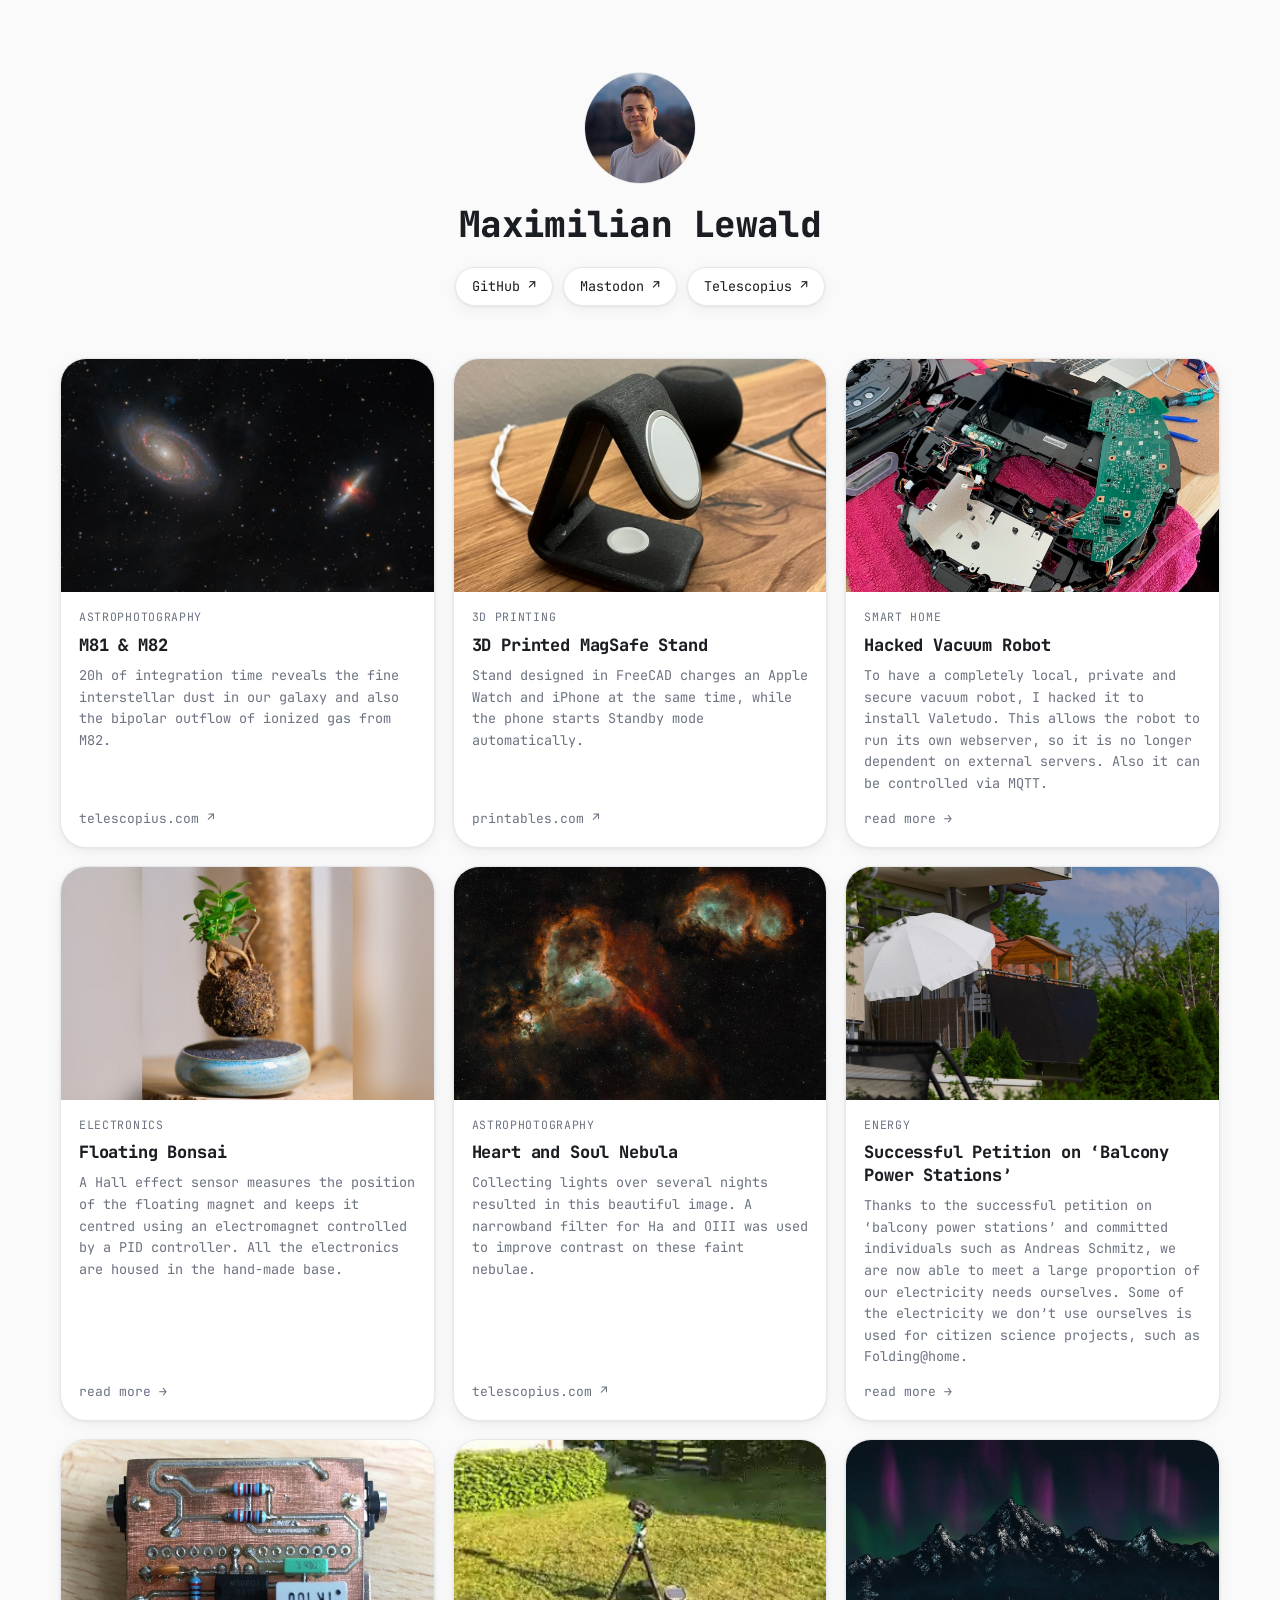
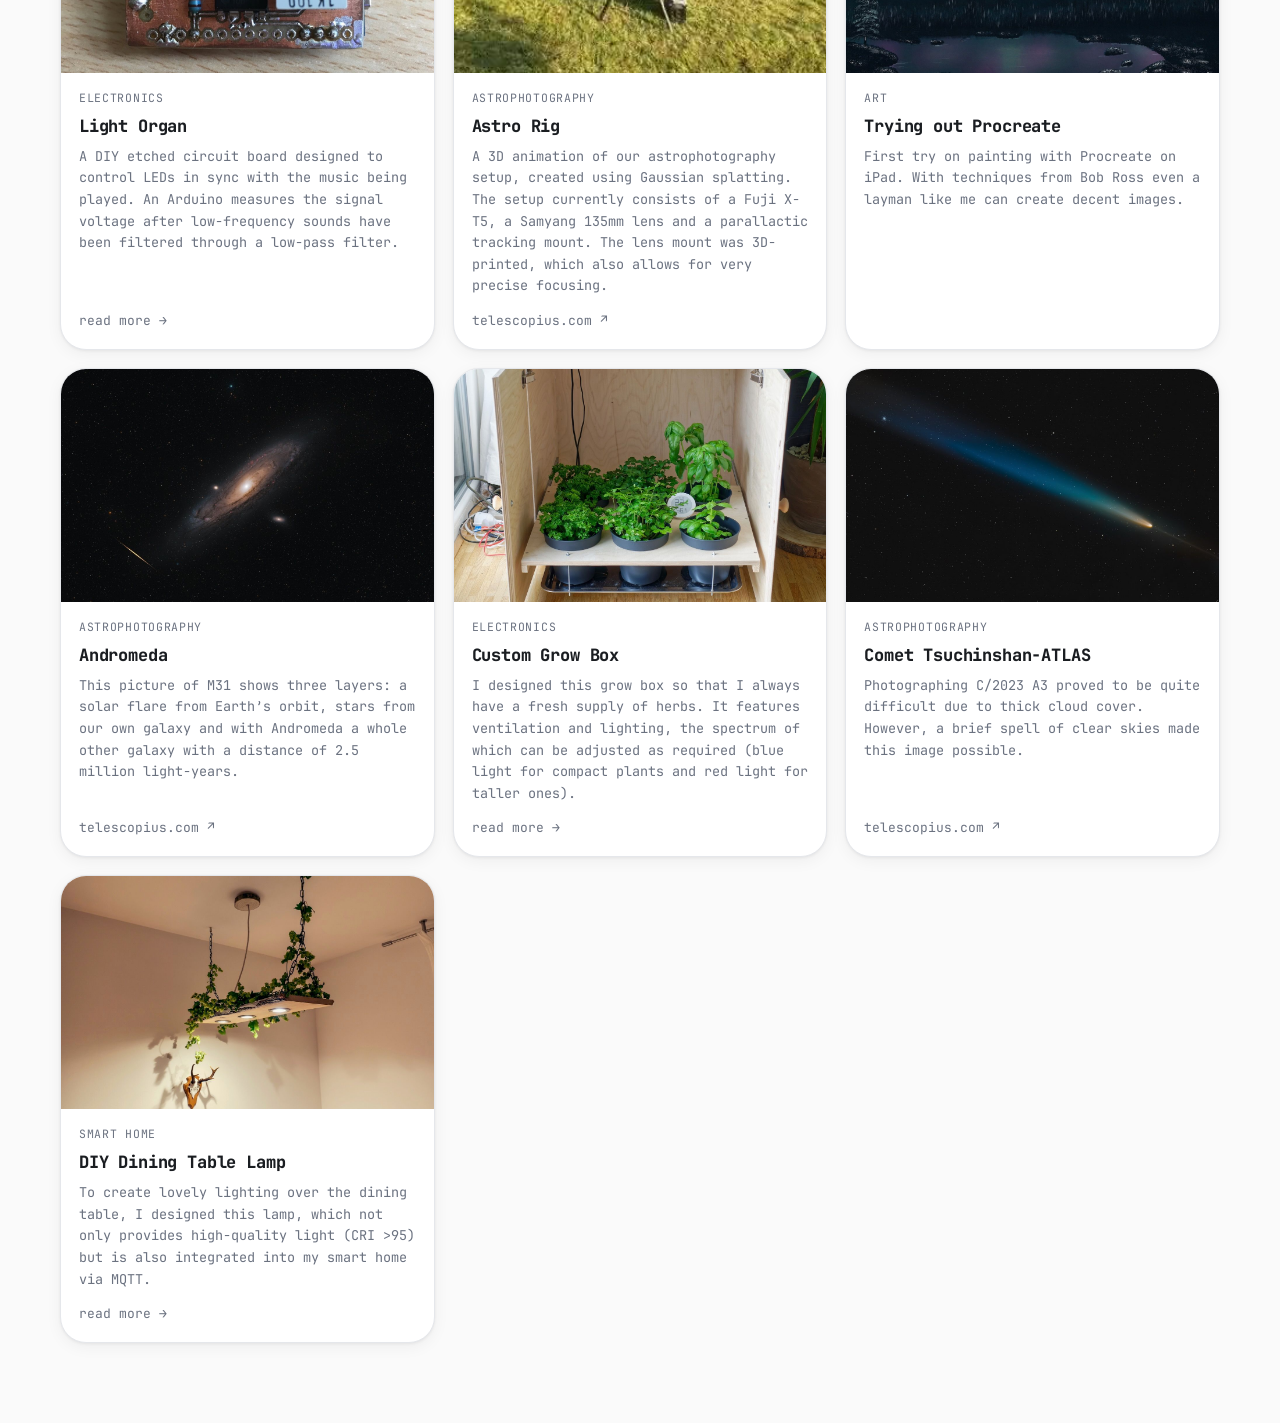
==== index.html @ e3cf2b4e "Update site" ====
<!doctype html>
<html lang="en">
<head>
  <meta charset="utf-8">
  <meta name="viewport" content="width=device-width, initial-scale=1, viewport-fit=cover">
  <meta http-equiv="Content-Security-Policy" content="default-src 'self'">
  <meta name="referrer" content="no-referrer">
  <meta name="color-scheme" content="light dark">
  <meta name="theme-color" content="#fafafa" media="(prefers-color-scheme: light)">
  <meta name="theme-color" content="#0d1117" media="(prefers-color-scheme: dark)">
  <title>Maximilian Lewald</title>
  <link rel="me" href="https://mastodon.social/@maxlew">
  <link rel="preload" href="assets/fonts/jetbrains-mono.woff2" as="font" type="font/woff2" crossorigin>
  <link rel="stylesheet" href="assets/css/style.css">
</head>
<body>
  <main class="page">
    <header class="profile">
      <img class="avatar" src="assets/img/profile.jpg" alt="Portrait of Maximilian Lewald" width="112" height="112">
      <h1>Maximilian Lewald</h1>
      <ul class="links">
        <li><a class="pill" href="https://github.com/maximilian-lewald" target="_blank" rel="noopener">GitHub ↗</a></li>
        <li><a class="pill" href="https://mastodon.social/@maxlew" target="_blank" rel="me noopener">Mastodon ↗</a></li>
        <li><a class="pill" href="https://telescopius.com/profile/maxi_franzi" target="_blank" rel="noopener">Telescopius ↗</a></li>
      </ul>
    </header>

    <section class="feed" aria-label="Posts">
      <a class="card" href="https://telescopius.com/pictures/view/226214/deep_sky/ngc-2810/bode-s-and-cigar-galaxy/by-maxi_franzi" target="_blank" rel="noopener">
        <img class="card-media" src="assets/media/m81-m82/m81-m82.jpg" alt="" loading="lazy">
        <div class="card-body">
          <p class="tag">Astrophotography</p>
          <h2 class="card-title">M81 &amp; M82</h2>
          <p class="card-text">20h of integration time reveals the fine interstellar dust in our galaxy and also the bipolar outflow of ionized gas from M82.</p>
          <span class="card-target">telescopius.com ↗</span>
        </div>
      </a>

      <a class="card" href="https://www.printables.com/model/1714065-magsafe-stand-for-iphone-and-apple-watch" target="_blank" rel="noopener">
        <img class="card-media" src="assets/media/magsafe-stand/magsafe-stand.jpg" alt="" loading="lazy">
        <div class="card-body">
          <p class="tag">3D Printing</p>
          <h2 class="card-title">3D Printed MagSafe Stand</h2>
          <p class="card-text">Stand designed in FreeCAD charges an Apple Watch and iPhone at the same time, while the phone starts Standby mode automatically.</p>
          <span class="card-target">printables.com ↗</span>
        </div>
      </a>

      <a class="card" href="posts/vacuum-robot/">
        <img class="card-media" src="assets/media/vacuum-robot/vacuum-robot.jpg" alt="" loading="lazy">
        <div class="card-body">
          <p class="tag">Smart Home</p>
          <h2 class="card-title">Hacked Vacuum Robot</h2>
          <p class="card-text">To have a completely local, private and secure vacuum robot, I hacked it to install Valetudo. This allows the robot to run its own webserver, so it is no longer dependent on external servers. Also it can be controlled via MQTT.</p>
          <span class="card-target">read more →</span>
        </div>
      </a>

      <a class="card" href="posts/floating-bonsai/">
        <img class="card-media" src="assets/media/floating-bonsai/floating-bonsai.jpg" alt="" loading="lazy">
        <div class="card-body">
          <p class="tag">Electronics</p>
          <h2 class="card-title">Floating Bonsai</h2>
          <p class="card-text">A Hall effect sensor measures the position of the floating magnet and keeps it centred using an electromagnet controlled by a PID controller. All the electronics are housed in the hand-made base.</p>
          <span class="card-target">read more →</span>
        </div>
      </a>

      <a class="card" href="https://telescopius.com/pictures/view/211833/deep_sky/ic-1795/heart-and-soul-nebula/by-maxi_franzi" target="_blank" rel="noopener">
        <img class="card-media" src="assets/media/heart-soul-nebula/heart-soul-nebula.jpg" alt="" loading="lazy">
        <div class="card-body">
          <p class="tag">Astrophotography</p>
          <h2 class="card-title">Heart and Soul Nebula</h2>
          <p class="card-text">Collecting lights over several nights resulted in this beautiful image. A narrowband filter for Ha and OIII was used to improve contrast on these faint nebulae.</p>
          <span class="card-target">telescopius.com ↗</span>
        </div>
      </a>

      <a class="card" href="posts/balcony-power-station/">
        <img class="card-media" src="assets/media/balcony-power-station/balcony-power-station.jpg" alt="" loading="lazy">
        <div class="card-body">
          <p class="tag">Energy</p>
          <h2 class="card-title">Successful Petition on ‘Balcony Power Stations’</h2>
          <p class="card-text">Thanks to the successful petition on ‘balcony power stations’ and committed individuals such as Andreas Schmitz, we are now able to meet a large proportion of our electricity needs ourselves. Some of the electricity we don’t use ourselves is used for citizen science projects, such as Folding@home.</p>
          <span class="card-target">read more →</span>
        </div>
      </a>

      <a class="card" href="posts/light-organ/">
        <img class="card-media" src="assets/media/light-organ/light-organ.jpg" alt="" loading="lazy">
        <div class="card-body">
          <p class="tag">Electronics</p>
          <h2 class="card-title">Light Organ</h2>
          <p class="card-text">A DIY etched circuit board designed to control LEDs in sync with the music being played. An Arduino measures the signal voltage after low-frequency sounds have been filtered through a low-pass filter.</p>
          <span class="card-target">read more →</span>
        </div>
      </a>

      <a class="card" href="https://telescopius.com/pictures/view/232680/equipment/astro-setup/by-maxi_franzi" target="_blank" rel="noopener">
        <video class="card-media" src="assets/media/astro-rig/astro-rig.mp4" poster="assets/media/astro-rig/astro-rig.jpg" autoplay muted loop playsinline aria-hidden="true"></video>
        <div class="card-body">
          <p class="tag">Astrophotography</p>
          <h2 class="card-title">Astro Rig</h2>
          <p class="card-text">A 3D animation of our astrophotography setup, created using Gaussian splatting. The setup currently consists of a Fuji X-T5, a Samyang 135mm lens and a parallactic tracking mount. The lens mount was 3D-printed, which also allows for very precise focusing.</p>
          <span class="card-target">telescopius.com ↗</span>
        </div>
      </a>

      <article class="card">
        <img class="card-media" src="assets/media/procreate-aurora/procreate-aurora.jpg" alt="" loading="lazy">
        <div class="card-body">
          <p class="tag">Art</p>
          <h2 class="card-title">Trying out Procreate</h2>
          <p class="card-text">First try on painting with Procreate on iPad. With techniques from Bob Ross even a layman like me can create decent images.</p>
        </div>
      </article>

      <a class="card" href="https://telescopius.com/pictures/view/202859/deep_sky/m-31/m31-andromeda/by-maxi_franzi" target="_blank" rel="noopener">
        <img class="card-media" src="assets/media/andromeda/andromeda.jpg" alt="" loading="lazy">
        <div class="card-body">
          <p class="tag">Astrophotography</p>
          <h2 class="card-title">Andromeda</h2>
          <p class="card-text">This picture of M31 shows three layers: a solar flare from Earth’s orbit, stars from our own galaxy and with Andromeda a whole other galaxy with a distance of 2.5 million light-years.</p>
          <span class="card-target">telescopius.com ↗</span>
        </div>
      </a>

      <a class="card" href="posts/grow-box/">
        <img class="card-media" src="assets/media/grow-box/grow-box.jpg" alt="" loading="lazy">
        <div class="card-body">
          <p class="tag">Electronics</p>
          <h2 class="card-title">Custom Grow Box</h2>
          <p class="card-text">I designed this grow box so that I always have a fresh supply of herbs. It features ventilation and lighting, the spectrum of which can be adjusted as required (blue light for compact plants and red light for taller ones).</p>
          <span class="card-target">read more →</span>
        </div>
      </a>

      <a class="card" href="https://telescopius.com/pictures/view/203404/comet/ngc-5868/tsuchinshan-atlas-and-m5/by-maxi_franzi" target="_blank" rel="noopener">
        <img class="card-media" src="assets/media/comet-tsuchinshan-atlas/comet-tsuchinshan-atlas.jpg" alt="" loading="lazy">
        <div class="card-body">
          <p class="tag">Astrophotography</p>
          <h2 class="card-title">Comet Tsuchinshan-ATLAS</h2>
          <p class="card-text">Photographing C/2023 A3 proved to be quite difficult due to thick cloud cover. However, a brief spell of clear skies made this image possible.</p>
          <span class="card-target">telescopius.com ↗</span>
        </div>
      </a>

      <a class="card" href="posts/dining-table-lamp/">
        <img class="card-media" src="assets/media/dining-table-lamp/dining-table-lamp.jpg" alt="" loading="lazy">
        <div class="card-body">
          <p class="tag">Smart Home</p>
          <h2 class="card-title">DIY Dining Table Lamp</h2>
          <p class="card-text">To create lovely lighting over the dining table, I designed this lamp, which not only provides high-quality light (CRI &gt;95) but is also integrated into my smart home via MQTT.</p>
          <span class="card-target">read more →</span>
        </div>
      </a>
    </section>
  </main>
</body>
</html>
---- assets/css/style.css ----
/* ---------- Font ---------- */

/* JetBrains Mono (SIL OFL 1.1, see ../fonts/OFL.txt), variable weight,
   subset to Latin characters. */
@font-face {
  font-family: "JetBrains Mono";
  src: url("../fonts/jetbrains-mono.woff2") format("woff2");
  font-weight: 100 800;
  font-style: normal;
  font-display: swap;
}

/* ---------- Design tokens ---------- */

:root {
  --bg: #fafafa;
  --surface: #ffffff;
  --surface-2: #f1f2f4;
  --text: #1a1d21;
  --text-dim: #6b7280;
  --border: #e5e7eb;
  --accent: #4f8ef7;
  --shadow: 0 1px 3px rgba(0, 0, 0, .06), 0 4px 16px rgba(0, 0, 0, .05);
  --radius: 26px;
  --radius-sm: 18px;

  --font-mono: "JetBrains Mono", ui-monospace, SFMono-Regular, Menlo, Consolas, monospace;
}

@media (prefers-color-scheme: dark) {
  :root {
    --bg: #0d1117;
    --surface: #161b22;
    --surface-2: #1f2630;
    --text: #e6e8eb;
    --text-dim: #8b949e;
    --border: #262d37;
    --accent: #6ba3f8;
    --shadow: 0 1px 3px rgba(0, 0, 0, .4);
  }
}

/* ---------- Base ---------- */

*,
*::before,
*::after {
  box-sizing: border-box;
}

html {
  -webkit-text-size-adjust: 100%;
}

body {
  margin: 0;
  background: var(--bg);
  color: var(--text);
  font-family: var(--font-mono);
  line-height: 1.55;
}

img,
video {
  display: block;
  max-width: 100%;
}

a {
  color: inherit;
}

:focus-visible {
  outline: 2px solid var(--accent);
  outline-offset: 3px;
}

/* Rounded link buttons: profile links and links inside posts. */
.pill {
  display: inline-block;
  padding: 8px 16px;
  border: 1px solid var(--border);
  border-radius: 99px;
  background: var(--surface);
  box-shadow: var(--shadow);
  font-size: 13.5px;
  text-decoration: none;
  transition: color .15s, border-color .15s;
}

.pill:hover {
  border-color: var(--accent);
  color: var(--accent);
}

/* ---------- Start page ---------- */

.page {
  max-width: 1200px;
  margin: 0 auto;
  padding: env(safe-area-inset-top) 20px calc(env(safe-area-inset-bottom) + 80px);
}

.profile {
  padding: 72px 0 52px;
  text-align: center;
}

.avatar {
  width: 112px;
  height: 112px;
  margin: 0 auto 20px;
  border: 1px solid var(--border);
  border-radius: 50%;
}

.profile h1 {
  margin: 0 0 22px;
  font-size: clamp(26px, 6vw, 36px);
  font-weight: 700;
  letter-spacing: -.02em;
  line-height: 1.15;
}

.links {
  display: flex;
  flex-wrap: wrap;
  justify-content: center;
  gap: 10px;
  margin: 0;
  padding: 0;
  list-style: none;
}

/* ---------- Cards ---------- */

.feed {
  display: grid;
  grid-template-columns: repeat(auto-fill, minmax(min(320px, 100%), 1fr));
  gap: 18px;
}

.card {
  display: flex;
  flex-direction: column;
  overflow: hidden;
  border: 1px solid var(--border);
  border-radius: var(--radius);
  background: var(--surface);
  box-shadow: var(--shadow);
  color: inherit;
  text-decoration: none;
  transition: border-color .15s, transform .15s;
}

a.card:hover {
  border-color: color-mix(in srgb, var(--accent) 50%, var(--border));
  transform: translateY(-2px);
}

.card-media {
  width: 100%;
  aspect-ratio: 16 / 10;
  object-fit: cover;
  background: var(--surface-2);
}

.card-body {
  display: flex;
  flex: 1;
  flex-direction: column;
  gap: 8px;
  padding: 16px 18px 18px;
}

.tag {
  margin: 0;
  color: var(--text-dim);
  font-size: 11.5px;
  letter-spacing: .06em;
  text-transform: uppercase;
}

.card-title {
  margin: 0;
  font-size: 17px;
  font-weight: 650;
  letter-spacing: -.01em;
  line-height: 1.35;
}

.card-text {
  margin: 0;
  color: var(--text-dim);
  font-size: 13.5px;
  line-height: 1.6;
}

/* Tells the visitor where the card leads: "read more →" stays on this site,
   "domain ↗" opens another one. */
.card-target {
  margin-top: auto;
  padding-top: 6px;
  color: var(--text-dim);
  font-size: 13px;
  transition: color .15s;
}

a.card:hover .card-target {
  color: var(--accent);
}

/* ---------- Post pages ---------- */

.post {
  max-width: 720px;
  margin: 0 auto;
  padding: calc(env(safe-area-inset-top) + 40px) 20px calc(env(safe-area-inset-bottom) + 96px);
}

.back {
  display: inline-block;
  margin-bottom: 40px;
  color: var(--text-dim);
  font-size: 14px;
  text-decoration: none;
  transition: color .15s;
}

.back:hover {
  color: var(--accent);
}

.post h1 {
  margin: 8px 0 28px;
  font-size: clamp(28px, 6vw, 38px);
  font-weight: 700;
  letter-spacing: -.02em;
  line-height: 1.15;
}

.post h2 {
  margin: 2em 0 .6em;
  font-size: 20px;
  font-weight: 650;
  letter-spacing: -.01em;
}

.post p,
.post ul,
.post ol {
  margin: 0 0 1.2em;
  font-size: 15.5px;
  line-height: 1.75;
}

.post p a:not(.pill),
.post li a:not(.pill) {
  color: var(--accent);
  text-underline-offset: 3px;
}

.post-cover {
  width: 100%;
  margin-bottom: 32px;
  border: 1px solid var(--border);
  border-radius: var(--radius);
}

.post figure {
  margin: 2em 0;
}

.post figure img,
.post figure video {
  border: 1px solid var(--border);
  border-radius: var(--radius-sm);
}

.post figcaption {
  margin-top: 10px;
  color: var(--text-dim);
  font-size: 13px;
  text-align: center;
}

/* Browsers give code its own monospace font; keep ours. */
.post code,
.post pre {
  font-family: inherit;
  font-size: .9em;
}

.post pre {
  overflow-x: auto;
  padding: 16px 18px;
  border: 1px solid var(--border);
  border-radius: var(--radius-sm);
  background: var(--surface-2);
  line-height: 1.5;
}

/* ---------- Motion ---------- */

@media (prefers-reduced-motion: reduce) {
  a.card:hover {
    transform: none;
  }
}
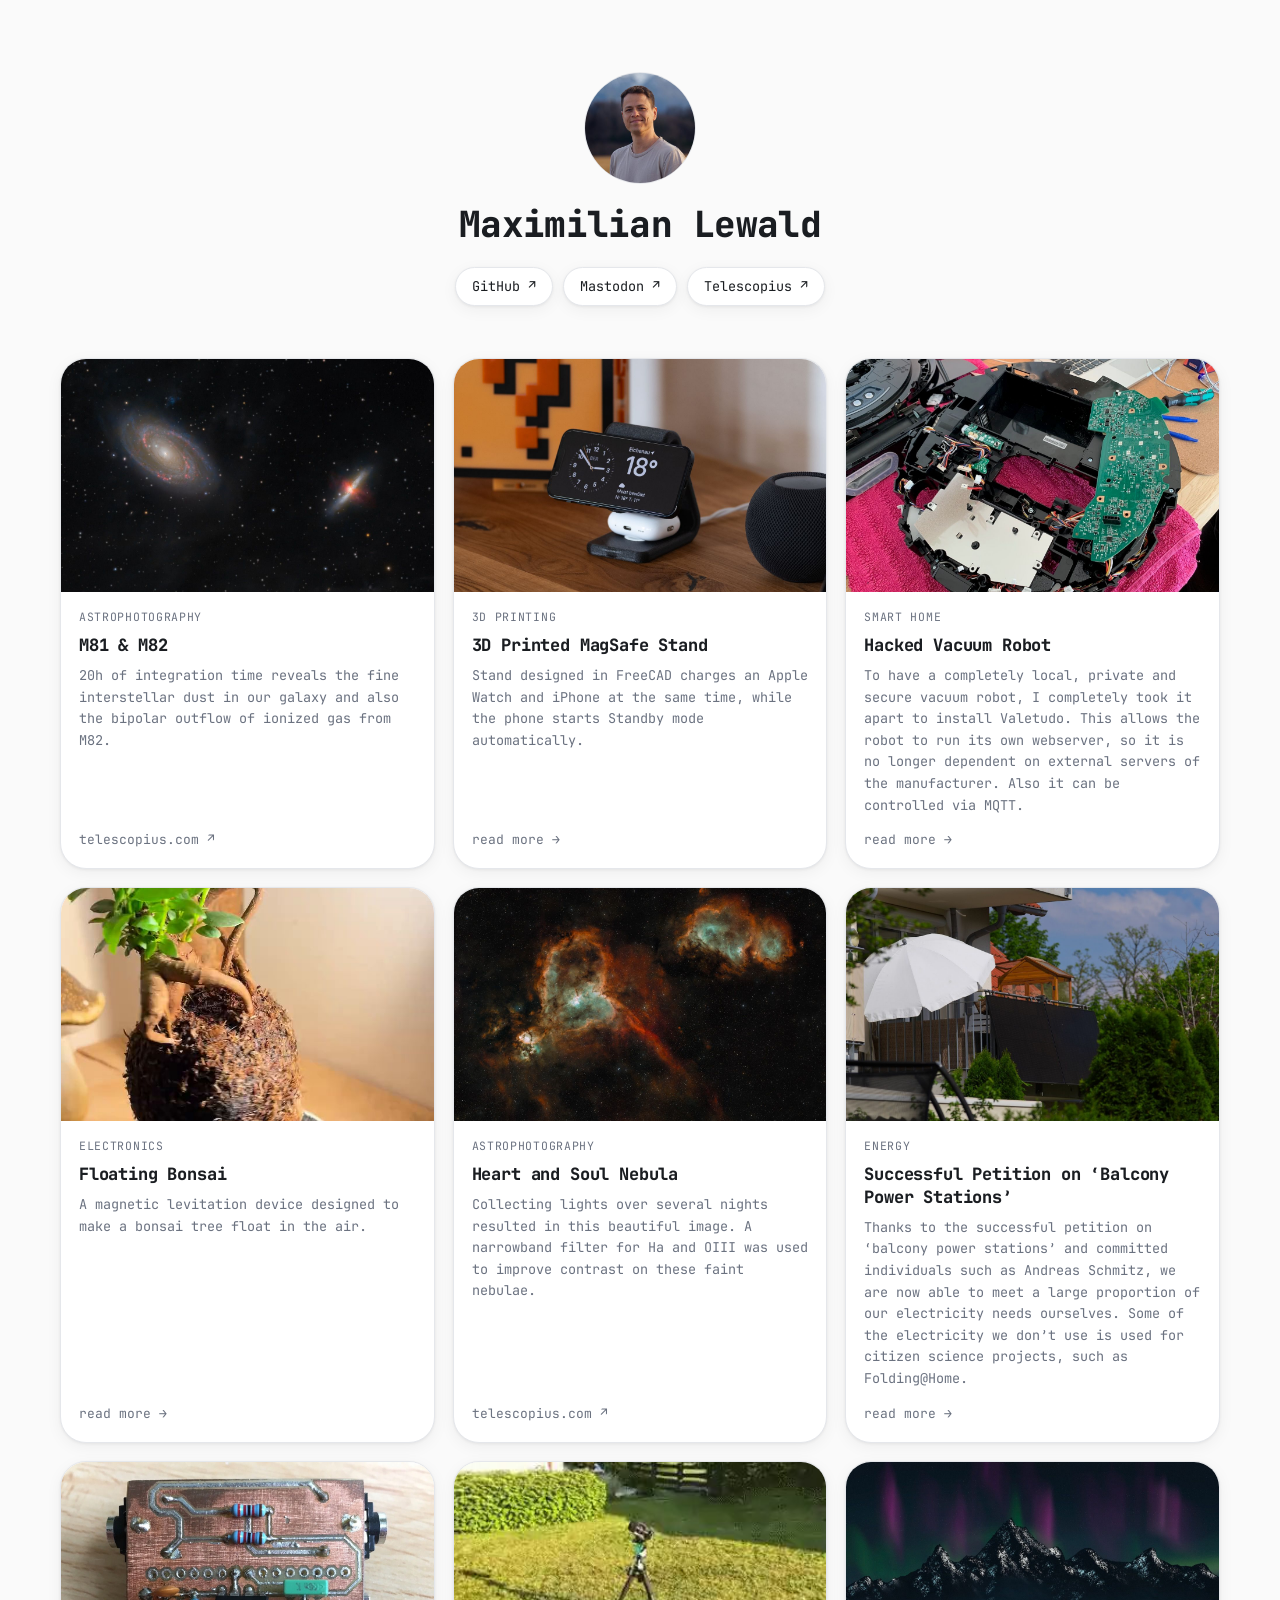
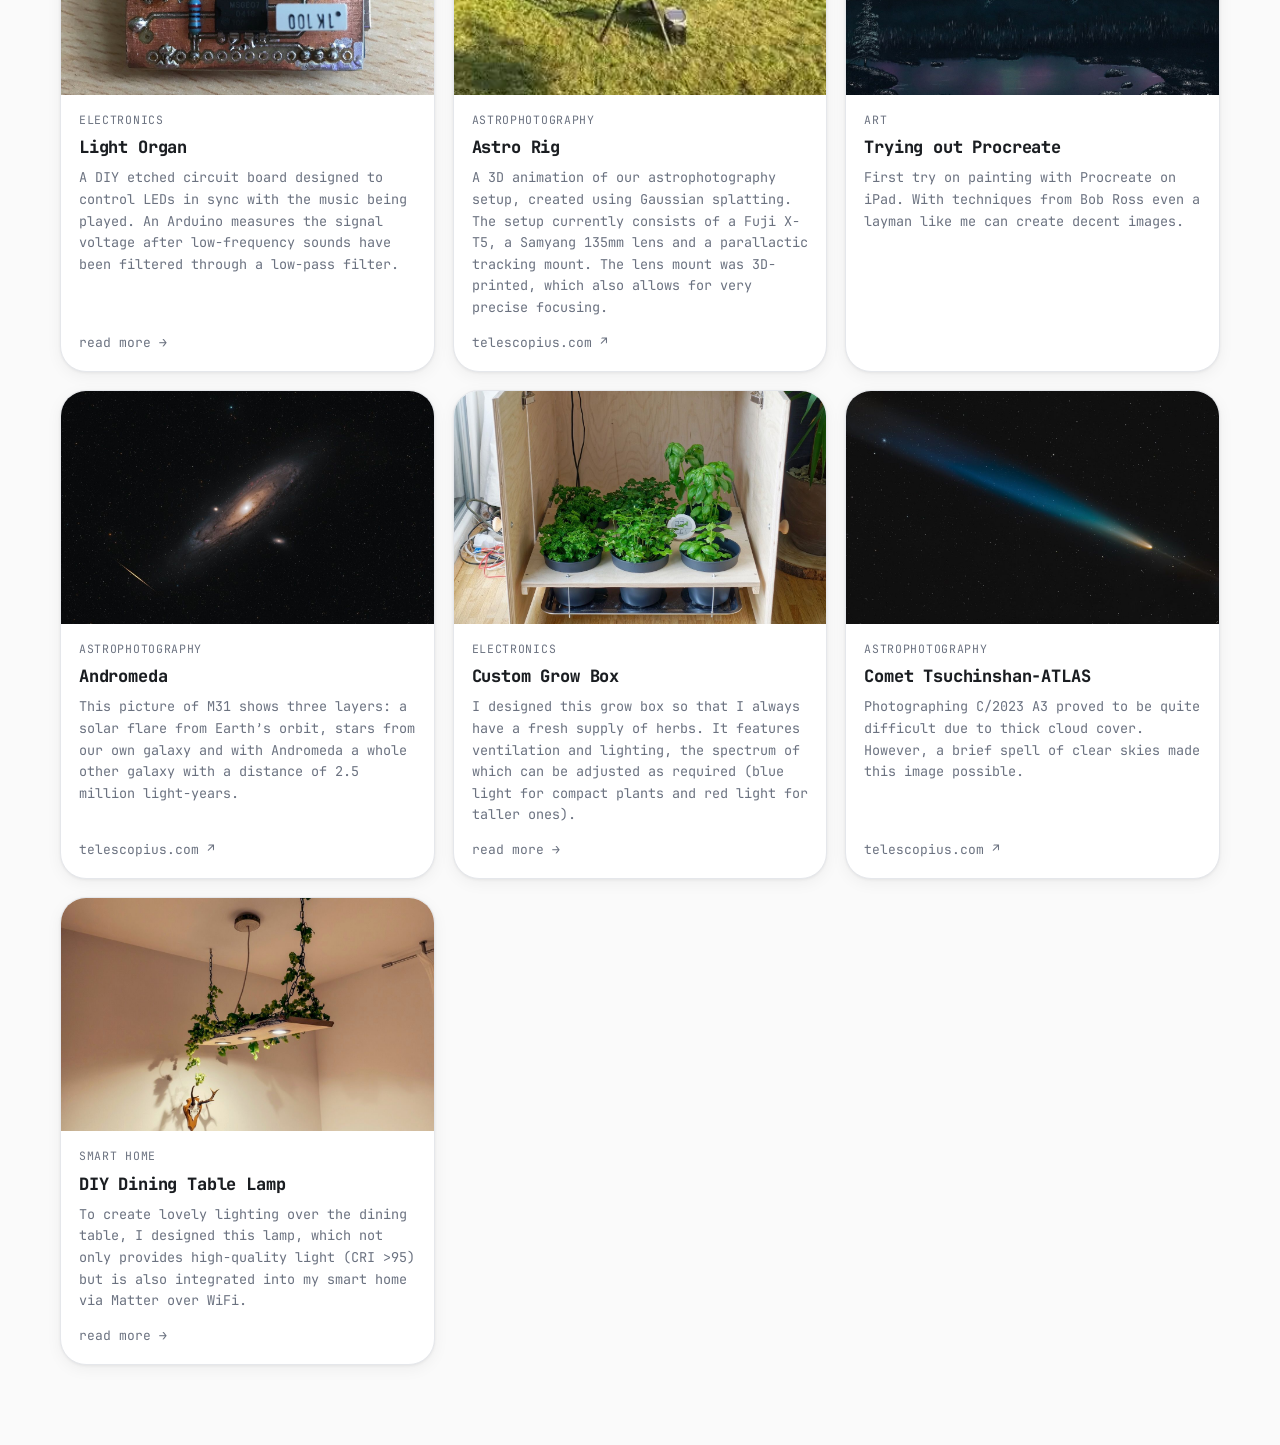
==== commit 7d88af42: "Update site" ====
--- a/index.html
+++ b/index.html
@@ -36,13 +36,13 @@
         </div>
       </a>
 
-      <a class="card" href="https://www.printables.com/model/1714065-magsafe-stand-for-iphone-and-apple-watch" target="_blank" rel="noopener">
-        <img class="card-media" src="assets/media/magsafe-stand/magsafe-stand.jpg" alt="" loading="lazy">
+      <a class="card" href="posts/magsafe-stand/">
+        <img class="card-media" src="assets/media/magsafe-stand/dscf1248.jpg" alt="" loading="lazy">
         <div class="card-body">
           <p class="tag">3D Printing</p>
           <h2 class="card-title">3D Printed MagSafe Stand</h2>
           <p class="card-text">Stand designed in FreeCAD charges an Apple Watch and iPhone at the same time, while the phone starts Standby mode automatically.</p>
-          <span class="card-target">printables.com ↗</span>
+          <span class="card-target">read more →</span>
         </div>
       </a>
 
@@ -51,17 +51,17 @@
         <div class="card-body">
           <p class="tag">Smart Home</p>
           <h2 class="card-title">Hacked Vacuum Robot</h2>
-          <p class="card-text">To have a completely local, private and secure vacuum robot, I hacked it to install Valetudo. This allows the robot to run its own webserver, so it is no longer dependent on external servers. Also it can be controlled via MQTT.</p>
+          <p class="card-text">To have a completely local, private and secure vacuum robot, I completely took it apart to install Valetudo. This allows the robot to run its own webserver, so it is no longer dependent on external servers of the manufacturer. Also it can be controlled via MQTT.</p>
           <span class="card-target">read more →</span>
         </div>
       </a>
 
       <a class="card" href="posts/floating-bonsai/">
-        <img class="card-media" src="assets/media/floating-bonsai/floating-bonsai.jpg" alt="" loading="lazy">
+        <video class="card-media" src="assets/media/floating-bonsai/img-1257.mp4" poster="assets/media/floating-bonsai/img-1257.jpg" autoplay muted loop playsinline aria-hidden="true"></video>
         <div class="card-body">
           <p class="tag">Electronics</p>
           <h2 class="card-title">Floating Bonsai</h2>
-          <p class="card-text">A Hall effect sensor measures the position of the floating magnet and keeps it centred using an electromagnet controlled by a PID controller. All the electronics are housed in the hand-made base.</p>
+          <p class="card-text">A magnetic levitation device designed to make a bonsai tree float in the air.</p>
           <span class="card-target">read more →</span>
         </div>
       </a>
@@ -81,7 +81,7 @@
         <div class="card-body">
           <p class="tag">Energy</p>
           <h2 class="card-title">Successful Petition on ‘Balcony Power Stations’</h2>
-          <p class="card-text">Thanks to the successful petition on ‘balcony power stations’ and committed individuals such as Andreas Schmitz, we are now able to meet a large proportion of our electricity needs ourselves. Some of the electricity we don’t use ourselves is used for citizen science projects, such as Folding@home.</p>
+          <p class="card-text">Thanks to the successful petition on ‘balcony power stations’ and committed individuals such as Andreas Schmitz, we are now able to meet a large proportion of our electricity needs ourselves. Some of the electricity we don’t use is used for citizen science projects, such as Folding@Home.</p>
           <span class="card-target">read more →</span>
         </div>
       </a>
@@ -150,7 +150,7 @@
         <div class="card-body">
           <p class="tag">Smart Home</p>
           <h2 class="card-title">DIY Dining Table Lamp</h2>
-          <p class="card-text">To create lovely lighting over the dining table, I designed this lamp, which not only provides high-quality light (CRI &gt;95) but is also integrated into my smart home via MQTT.</p>
+          <p class="card-text">To create lovely lighting over the dining table, I designed this lamp, which not only provides high-quality light (CRI &gt;95) but is also integrated into my smart home via Matter over WiFi.</p>
           <span class="card-target">read more →</span>
         </div>
       </a>
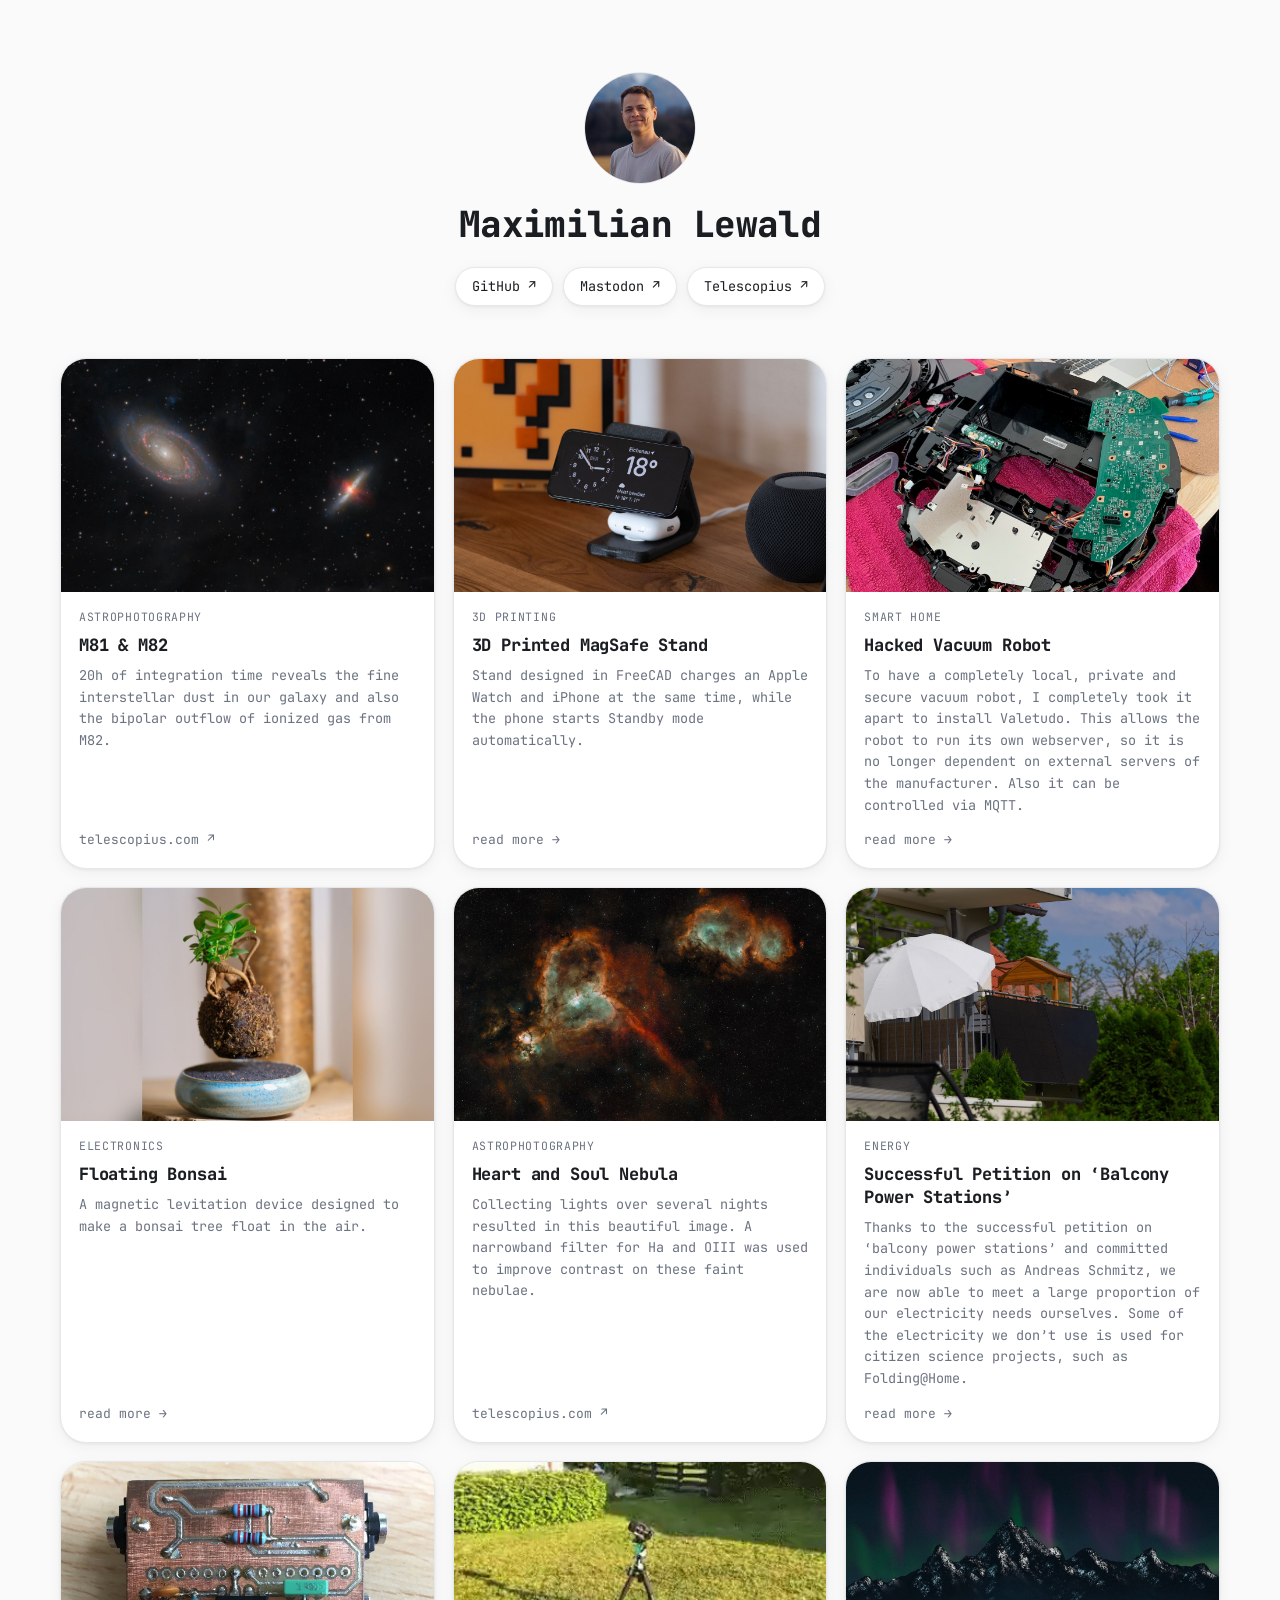
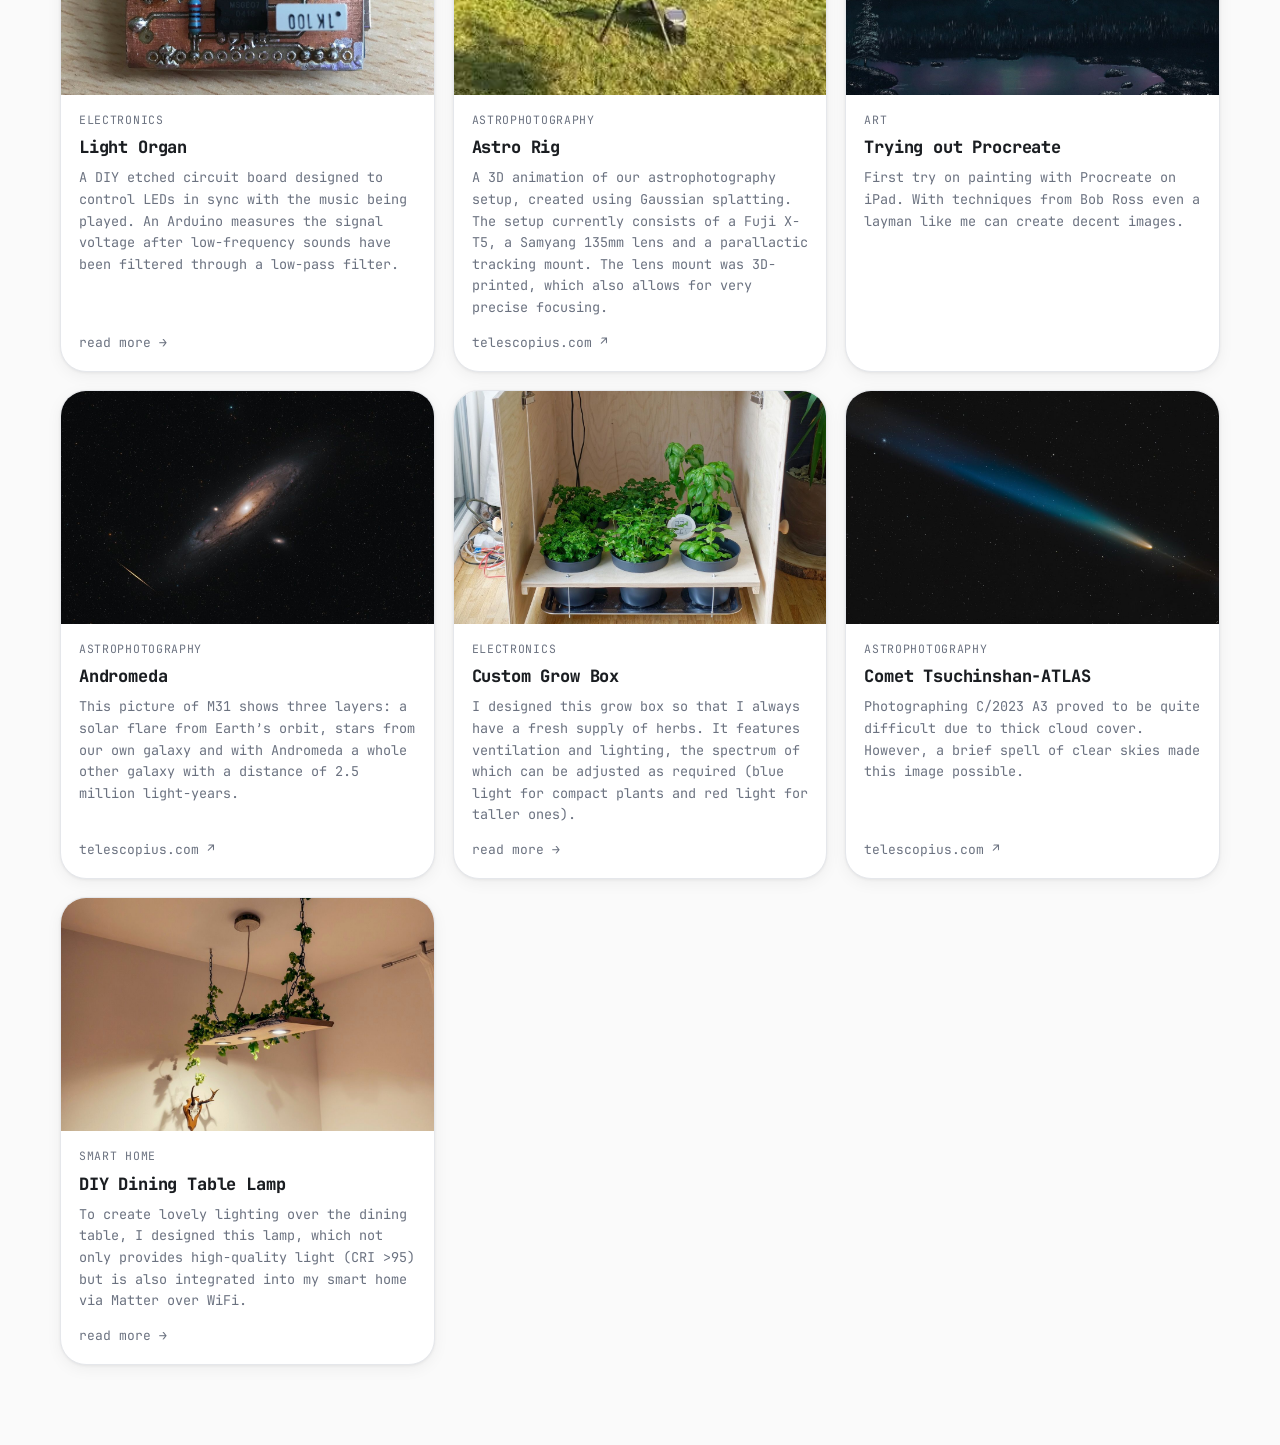
==== commit 04e0b5ef: "Update site" ====
--- a/index.html
+++ b/index.html
@@ -57,7 +57,7 @@
       </a>
 
       <a class="card" href="posts/floating-bonsai/">
-        <video class="card-media" src="assets/media/floating-bonsai/img-1257.mp4" poster="assets/media/floating-bonsai/img-1257.jpg" autoplay muted loop playsinline aria-hidden="true"></video>
+        <img class="card-media" src="assets/media/floating-bonsai/floating-bonsai.jpg" alt="" loading="lazy">
         <div class="card-body">
           <p class="tag">Electronics</p>
           <h2 class="card-title">Floating Bonsai</h2>
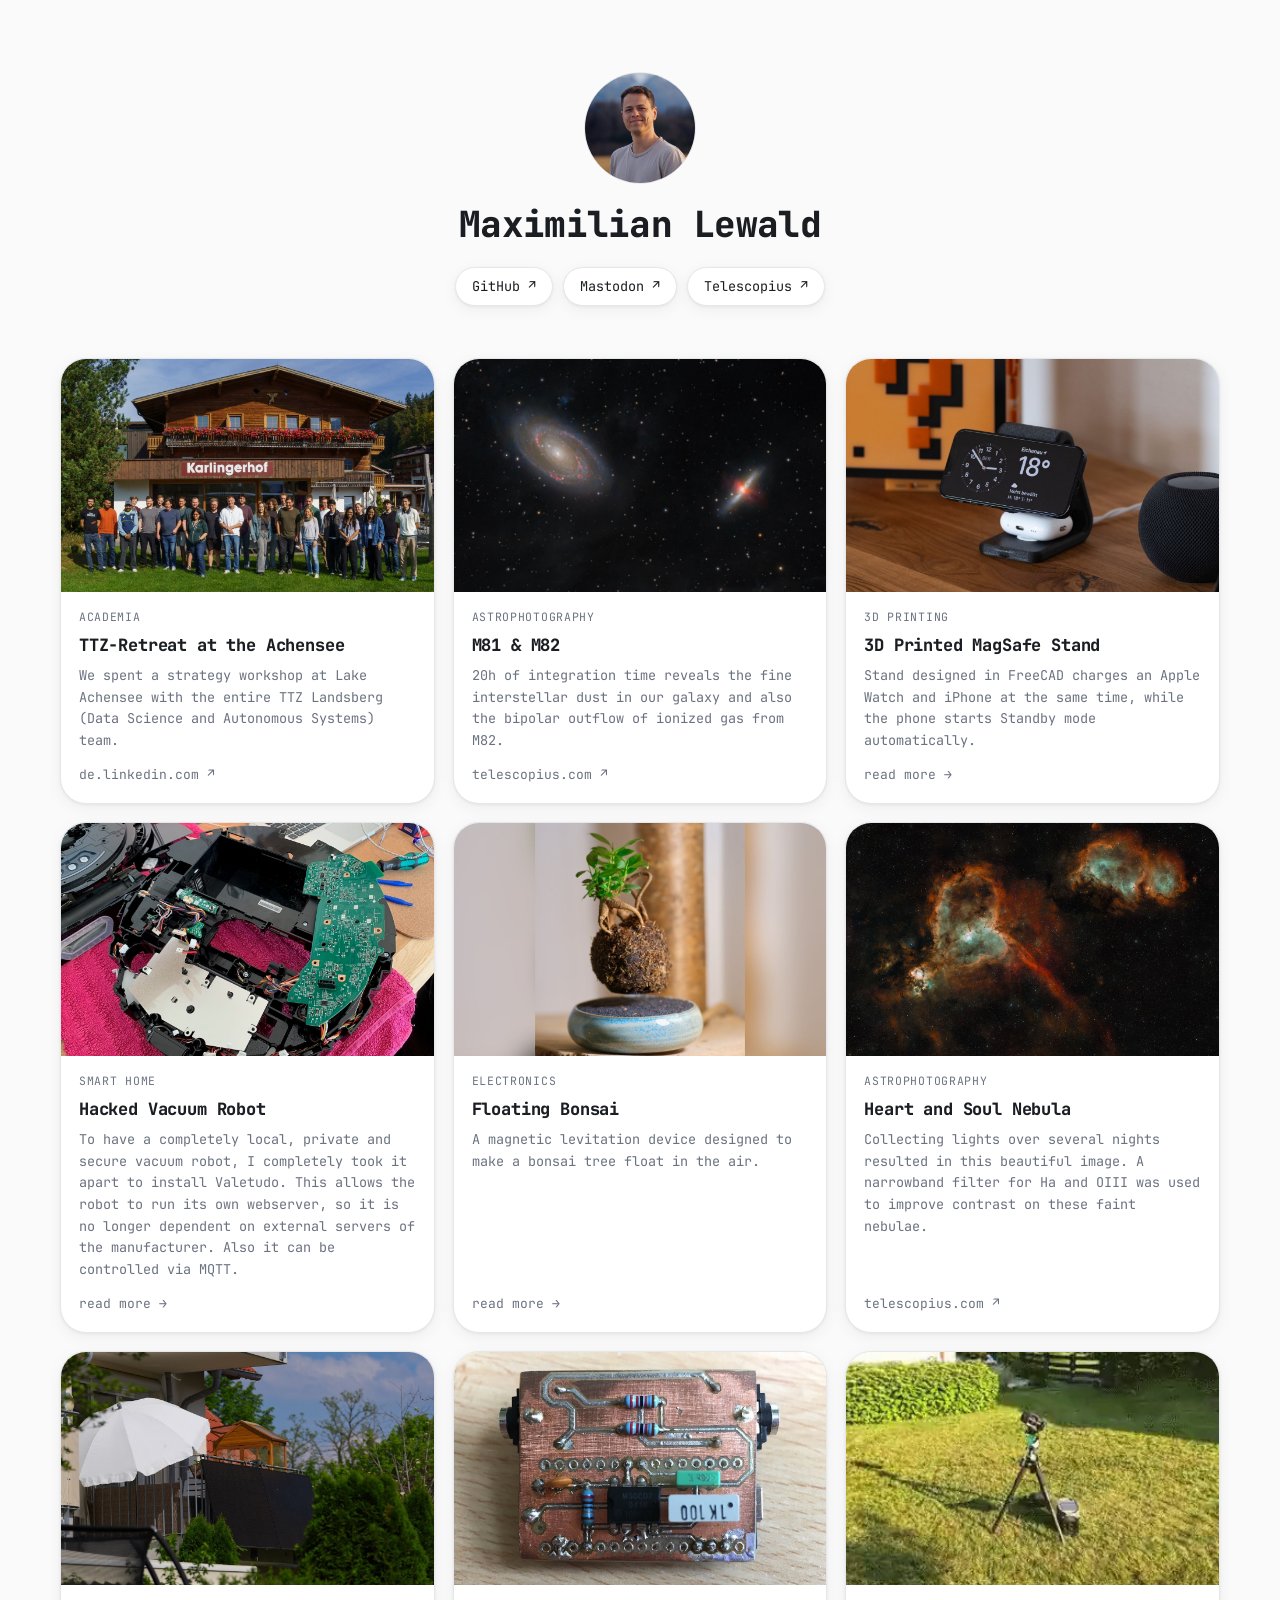
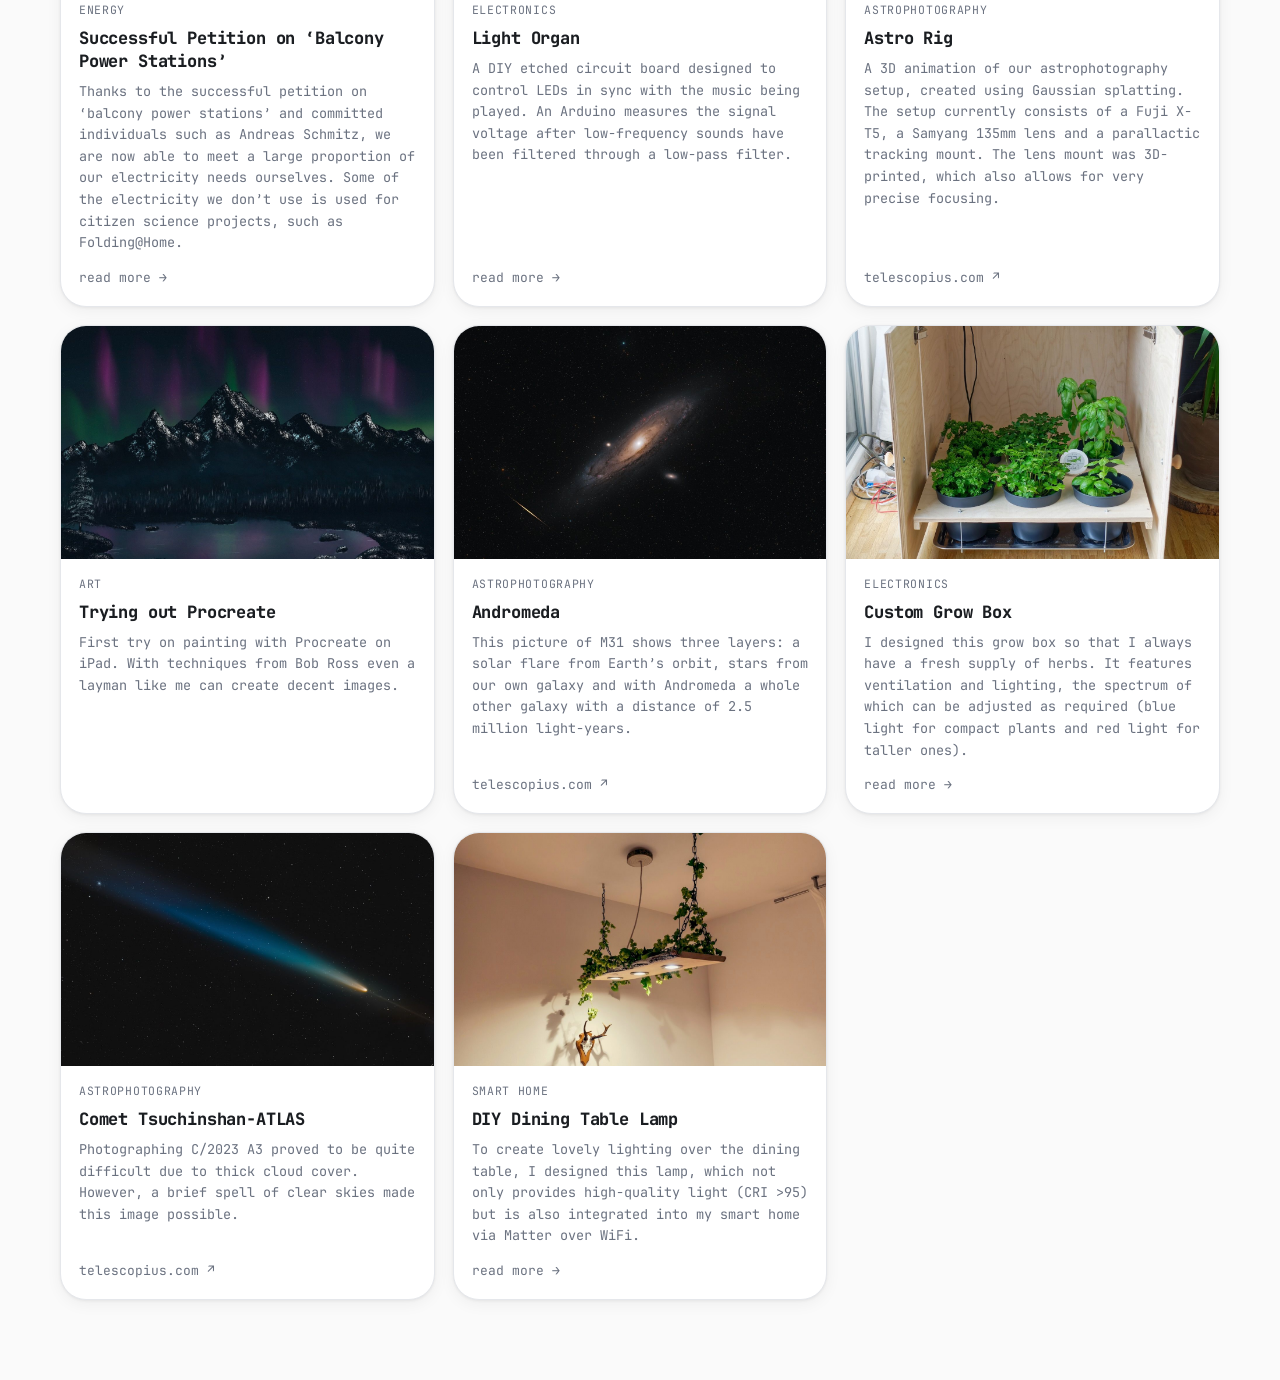
==== commit 4e358bc6: "Update site" ====
--- a/index.html
+++ b/index.html
@@ -26,6 +26,16 @@
     </header>
 
     <section class="feed" aria-label="Posts">
+      <a class="card" href="https://de.linkedin.com/posts/ttz-landsberg_gemeinsam-zukunft-gestalten-ttz-retreat-activity-7515396942802321408-brC2" target="_blank" rel="noopener">
+        <img class="card-media" src="assets/media/ttz-retreat-at-the-achensee/img-6298.jpg" alt="" loading="lazy">
+        <div class="card-body">
+          <p class="tag">Academia</p>
+          <h2 class="card-title">TTZ-Retreat at the Achensee</h2>
+          <p class="card-text">We spent a strategy workshop at Lake Achensee with the entire TTZ Landsberg (Data Science and Autonomous Systems) team.</p>
+          <span class="card-target">de.linkedin.com ↗</span>
+        </div>
+      </a>
+
       <a class="card" href="https://telescopius.com/pictures/view/226214/deep_sky/ngc-2810/bode-s-and-cigar-galaxy/by-maxi_franzi" target="_blank" rel="noopener">
         <img class="card-media" src="assets/media/m81-m82/m81-m82.jpg" alt="" loading="lazy">
         <div class="card-body">
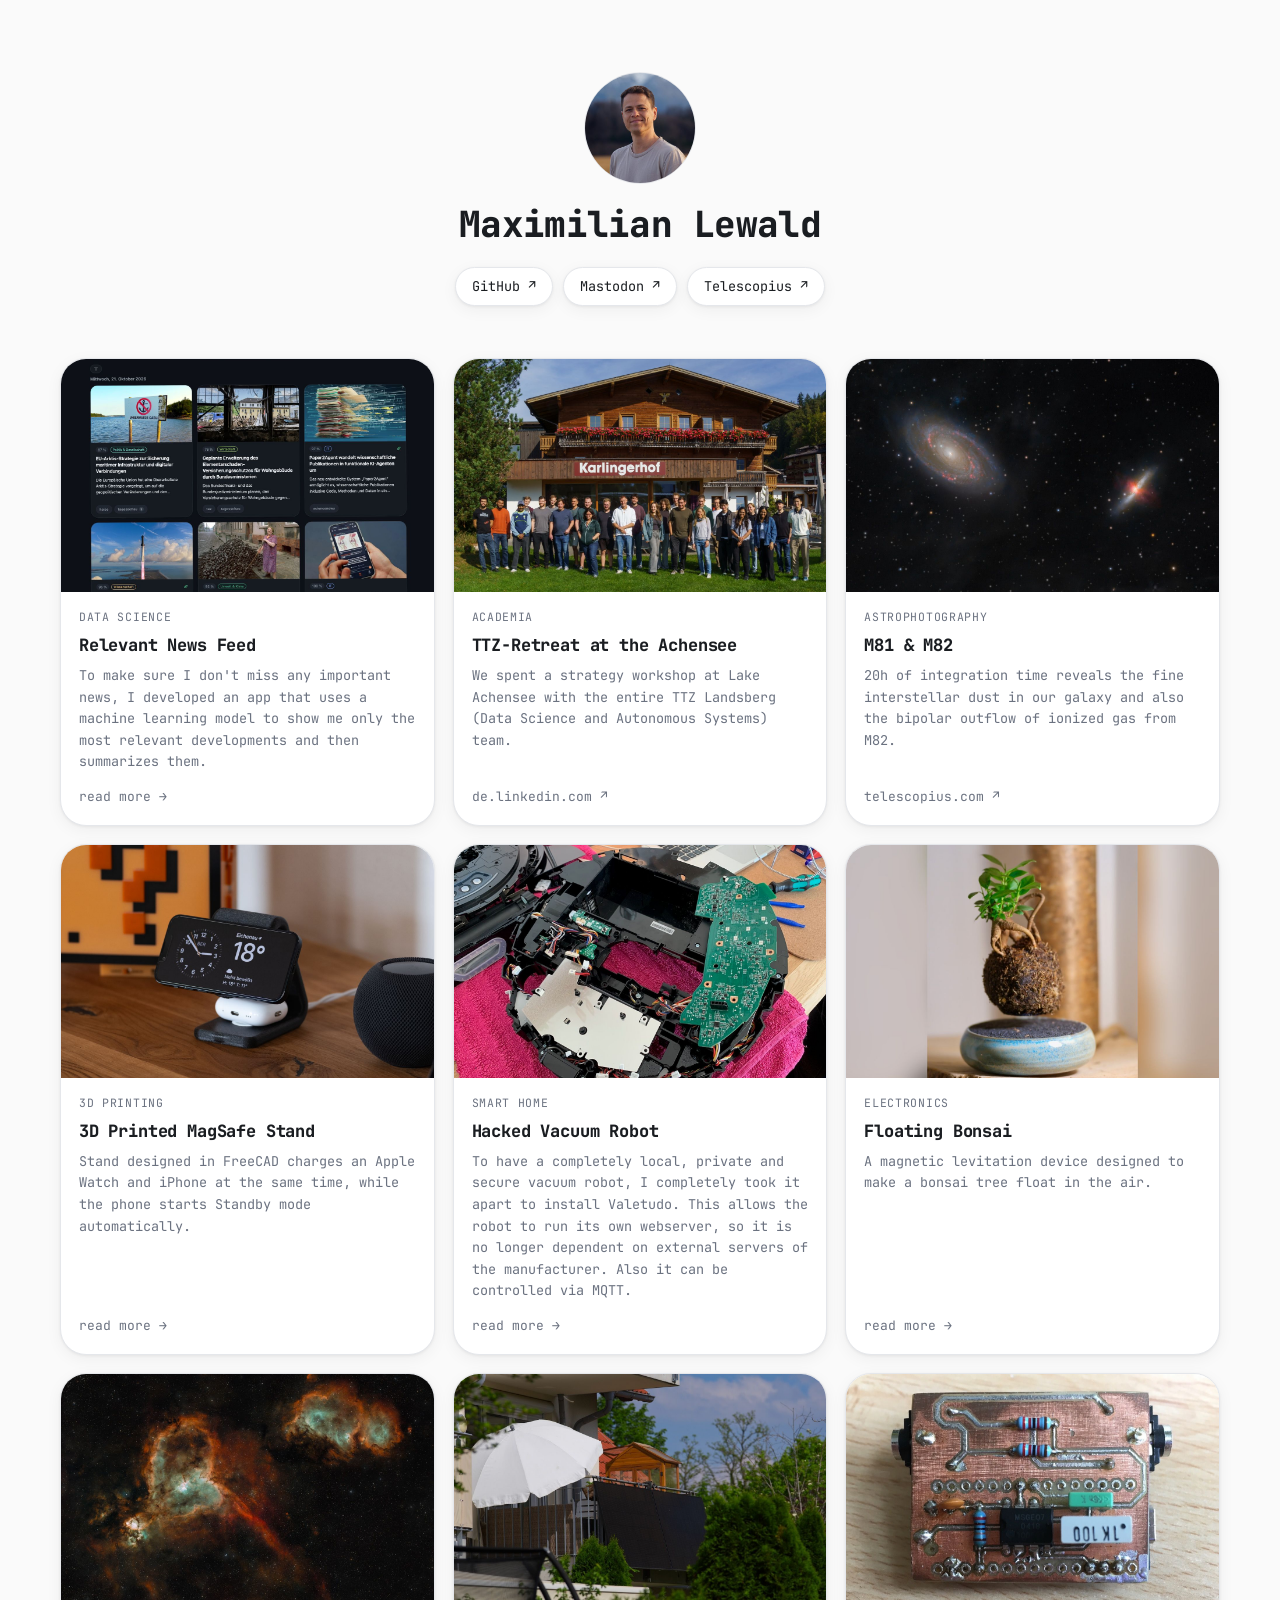
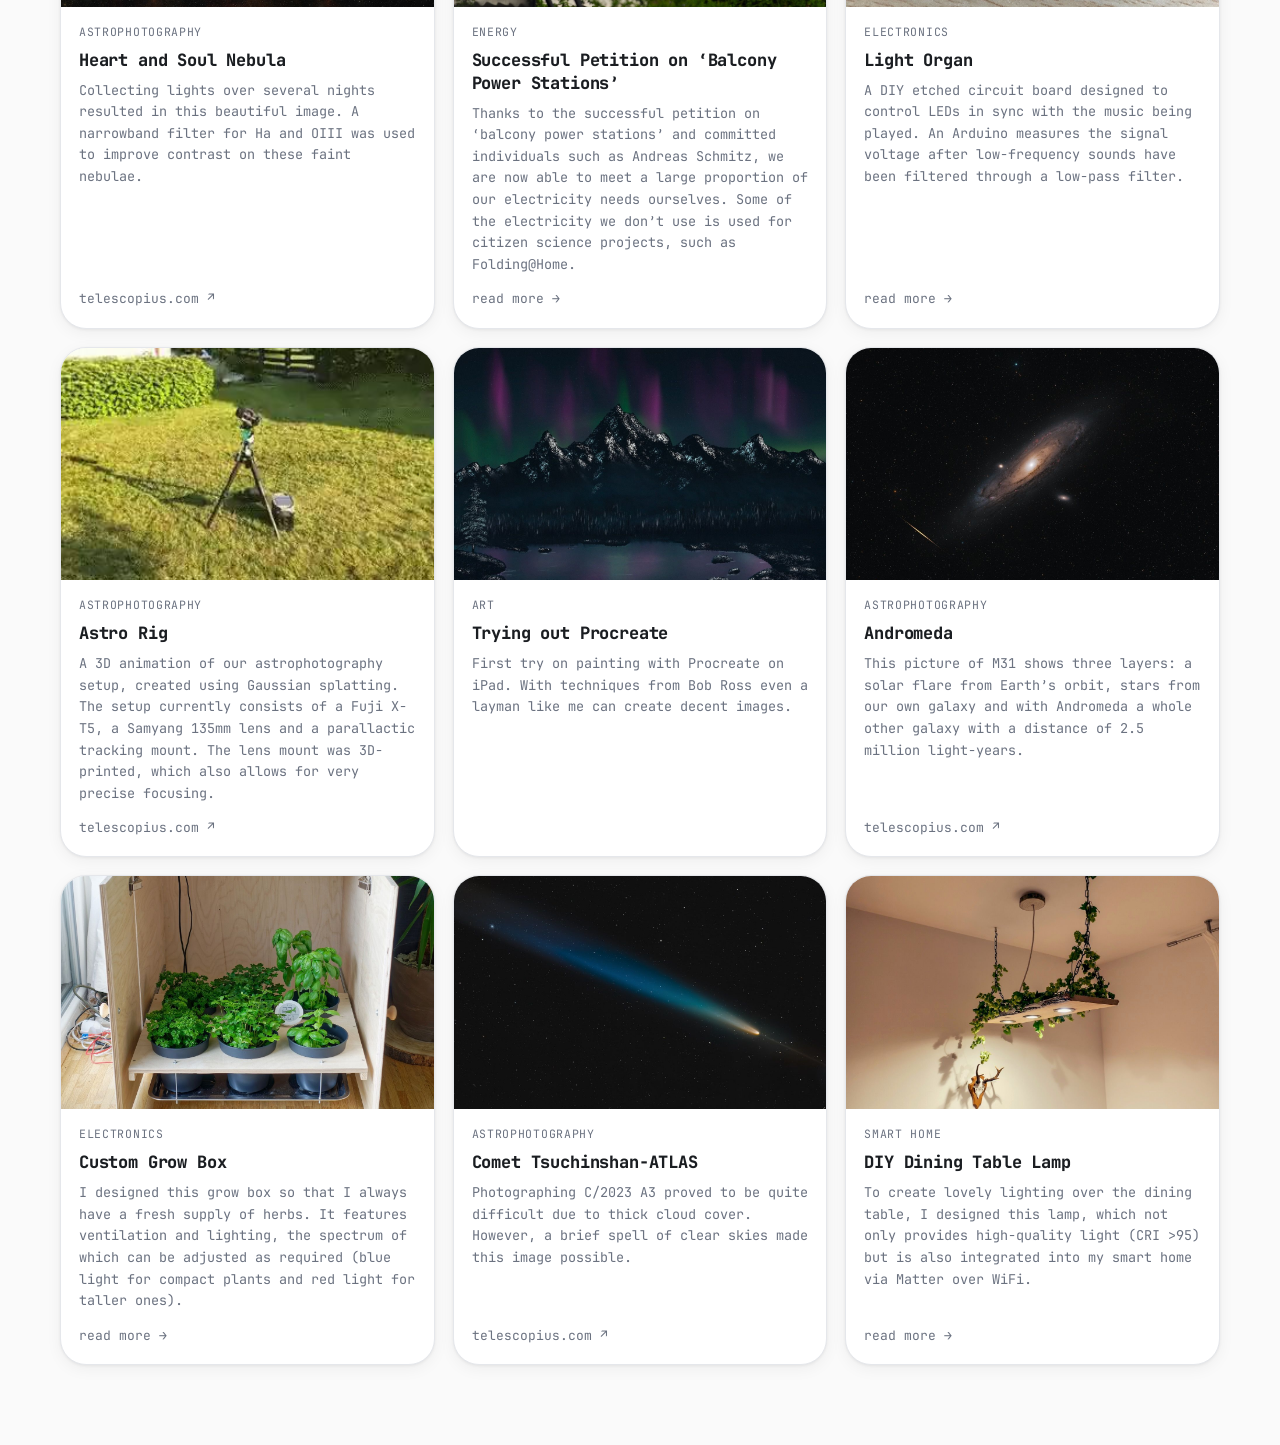
==== commit 23f85bfa: "Update site" ====
--- a/index.html
+++ b/index.html
@@ -26,6 +26,16 @@
     </header>
 
     <section class="feed" aria-label="Posts">
+      <a class="card" href="posts/relevant-news-feed/">
+        <img class="card-media" src="assets/media/relevant-news-feed/screenshot-2026-10-21-at-22-08-58-1.jpg" alt="" loading="lazy">
+        <div class="card-body">
+          <p class="tag">Data Science</p>
+          <h2 class="card-title">Relevant News Feed</h2>
+          <p class="card-text">To make sure I don&#39;t miss any important news, I developed an app that uses a machine learning model to show me only the most relevant developments and then summarizes them.</p>
+          <span class="card-target">read more →</span>
+        </div>
+      </a>
+
       <a class="card" href="https://de.linkedin.com/posts/ttz-landsberg_gemeinsam-zukunft-gestalten-ttz-retreat-activity-7515396942802321408-brC2" target="_blank" rel="noopener">
         <img class="card-media" src="assets/media/ttz-retreat-at-the-achensee/img-6298.jpg" alt="" loading="lazy">
         <div class="card-body">
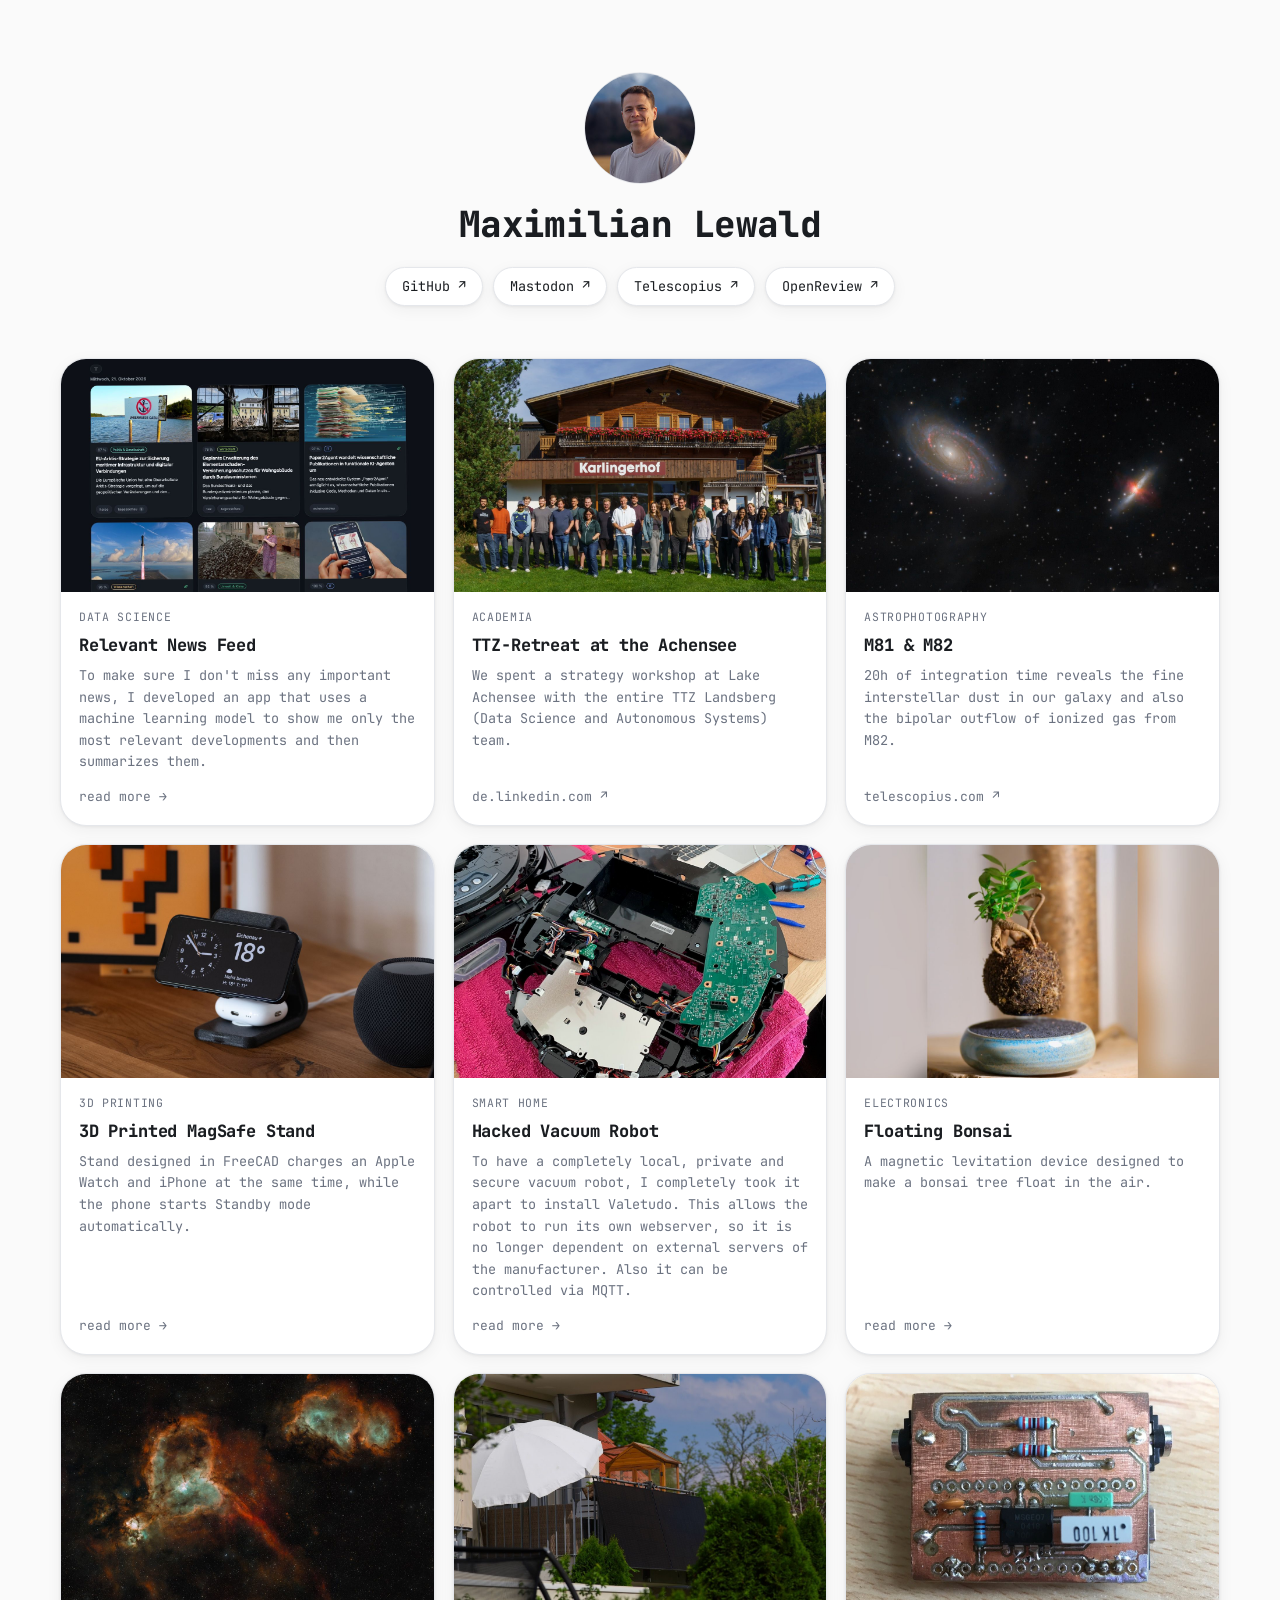
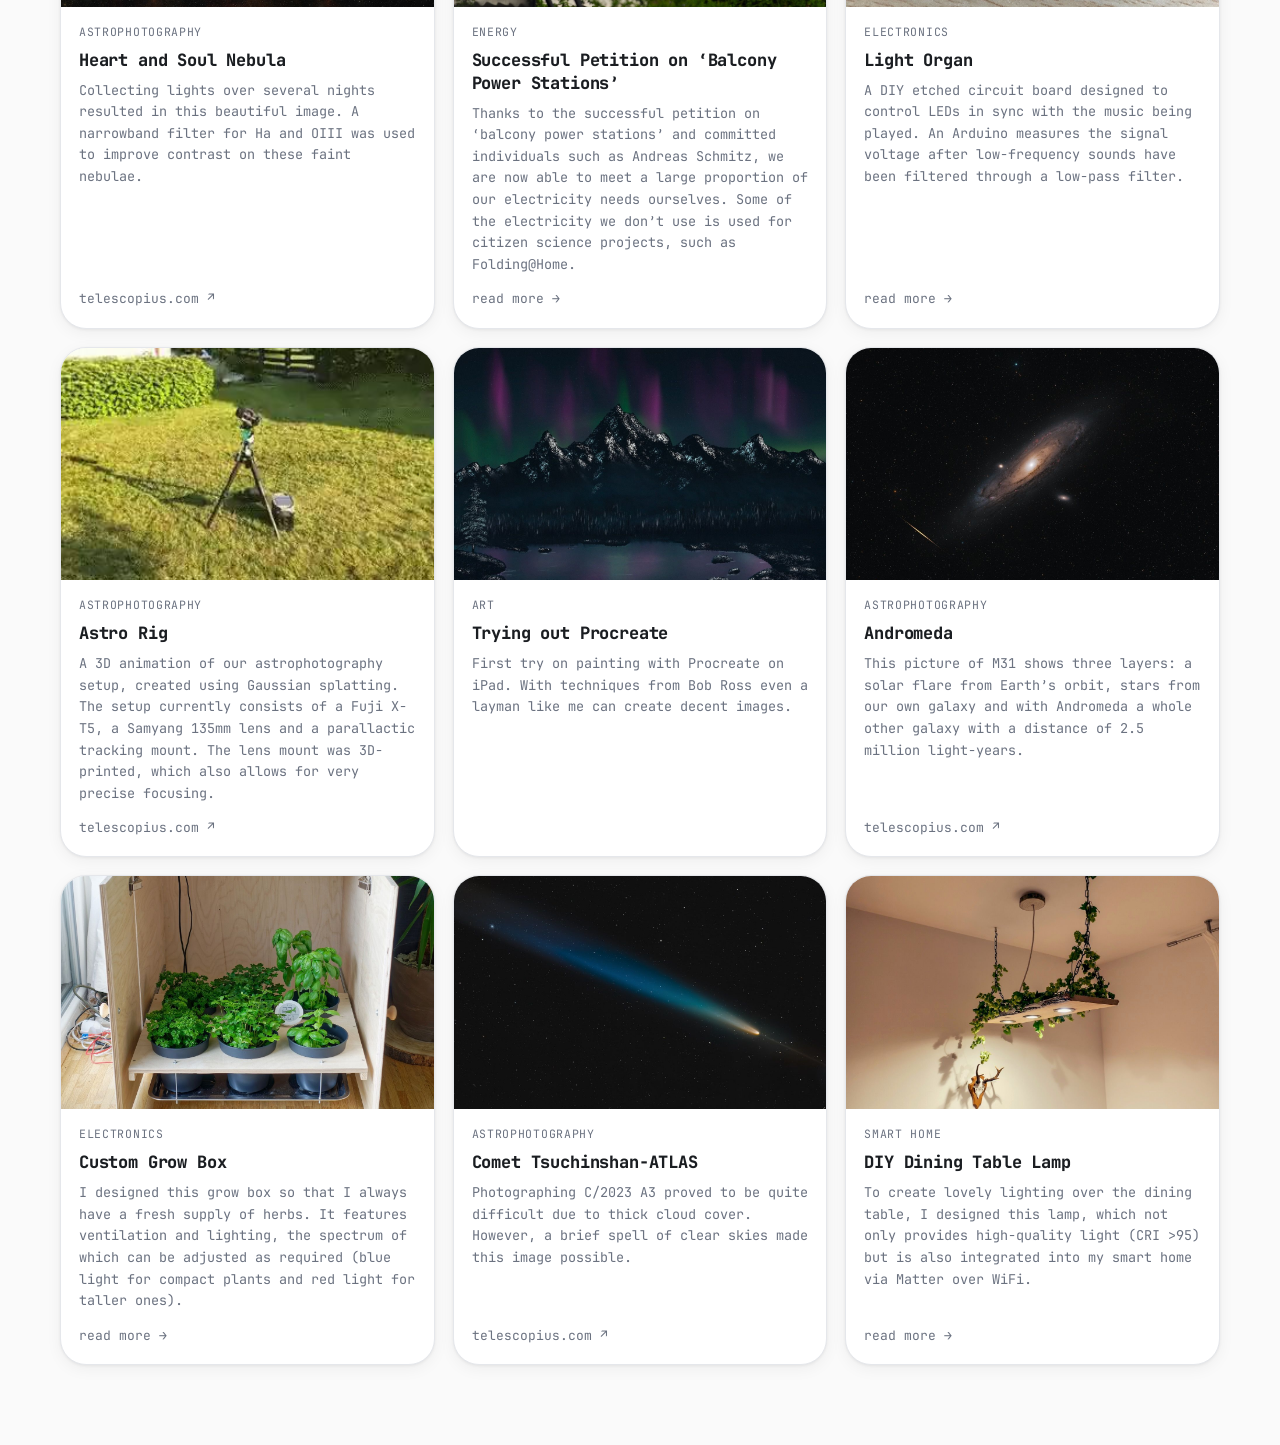
==== commit 71ad0709: "Update site" ====
--- a/index.html
+++ b/index.html
@@ -10,6 +10,7 @@
   <meta name="theme-color" content="#0d1117" media="(prefers-color-scheme: dark)">
   <title>Maximilian Lewald</title>
   <link rel="me" href="https://mastodon.social/@maxlew">
+  <script src="assets/js/intro.js"></script>
   <link rel="preload" href="assets/fonts/jetbrains-mono.woff2" as="font" type="font/woff2" crossorigin>
   <link rel="stylesheet" href="assets/css/style.css">
 </head>
@@ -17,11 +18,12 @@
   <main class="page">
     <header class="profile">
       <img class="avatar" src="assets/img/profile.jpg" alt="Portrait of Maximilian Lewald" width="112" height="112">
-      <h1>Maximilian Lewald</h1>
+      <h1 class="typed"><span>Maximilian Lewald</span></h1>
       <ul class="links">
         <li><a class="pill" href="https://github.com/maximilian-lewald" target="_blank" rel="noopener">GitHub ↗</a></li>
         <li><a class="pill" href="https://mastodon.social/@maxlew" target="_blank" rel="me noopener">Mastodon ↗</a></li>
         <li><a class="pill" href="https://telescopius.com/profile/maxi_franzi" target="_blank" rel="noopener">Telescopius ↗</a></li>
+        <li><a class="pill" href="https://openreview.net/profile?id=~Maximilian_Lewald1" target="_blank" rel="noopener">OpenReview ↗</a></li>
       </ul>
     </header>
 
--- a/assets/css/style.css
+++ b/assets/css/style.css
@@ -115,11 +115,77 @@
 }
 
 .profile h1 {
-  margin: 0 0 22px;
-  font-size: clamp(26px, 6vw, 36px);
+  position: relative;
+  width: fit-content;
+  margin: 0 auto 22px;
+  /* 8vw keeps the name on one line on very narrow screens. */
+  font-size: min(clamp(26px, 6vw, 36px), 8vw);
   font-weight: 700;
   letter-spacing: -.02em;
   line-height: 1.15;
+  white-space: nowrap;
+}
+
+/* The name is typed like a terminal command when intro.js sets .intro.
+   --chars counts the visible characters of the 17 in the name; without
+   animation it stays at 17 and the cursor stays hidden. */
+@property --chars {
+  syntax: "<integer>";
+  inherits: true;
+  initial-value: 17;
+}
+
+.intro .typed {
+  animation: type 2s step-end both;
+}
+
+.typed > span {
+  display: inline-block;
+  clip-path: inset(0 calc(100% - 100% * var(--chars) / 17) 0 0);
+}
+
+/* Block cursor, one character wide: solid while typing, then it blinks
+   three times and goes away. */
+.typed::after {
+  content: "";
+  position: absolute;
+  top: .1em;
+  bottom: .1em;
+  left: calc(100% * var(--chars) / 17);
+  width: calc(100% / 17);
+  background: color-mix(in srgb, var(--accent) 20%, var(--text-dim));
+  opacity: 0;
+}
+
+.intro .typed::after {
+  animation: blink 1s step-end 2s 3 both;
+}
+
+/* Uneven keystrokes, with a pause after the space for the capital L. */
+@keyframes type {
+  0%        { --chars: 0; }
+  25%       { --chars: 1; }
+  30%       { --chars: 2; }
+  34%       { --chars: 3; }
+  39%       { --chars: 4; }
+  43%       { --chars: 5; }
+  47%       { --chars: 6; }
+  52%       { --chars: 7; }
+  55%       { --chars: 8; }
+  59%       { --chars: 9; }
+  63%       { --chars: 10; }
+  69%       { --chars: 11; }
+  76%       { --chars: 12; }
+  81%       { --chars: 13; }
+  85%       { --chars: 14; }
+  89%       { --chars: 15; }
+  93%       { --chars: 16; }
+  97%, 100% { --chars: 17; }
+}
+
+@keyframes blink {
+  0%        { opacity: 1; }
+  50%, 100% { opacity: 0; }
 }
 
 .links {
@@ -306,4 +372,9 @@
   a.card:hover {
     transform: none;
   }
-}
+
+  .intro .typed,
+  .intro .typed::after {
+    animation: none;
+  }
+}
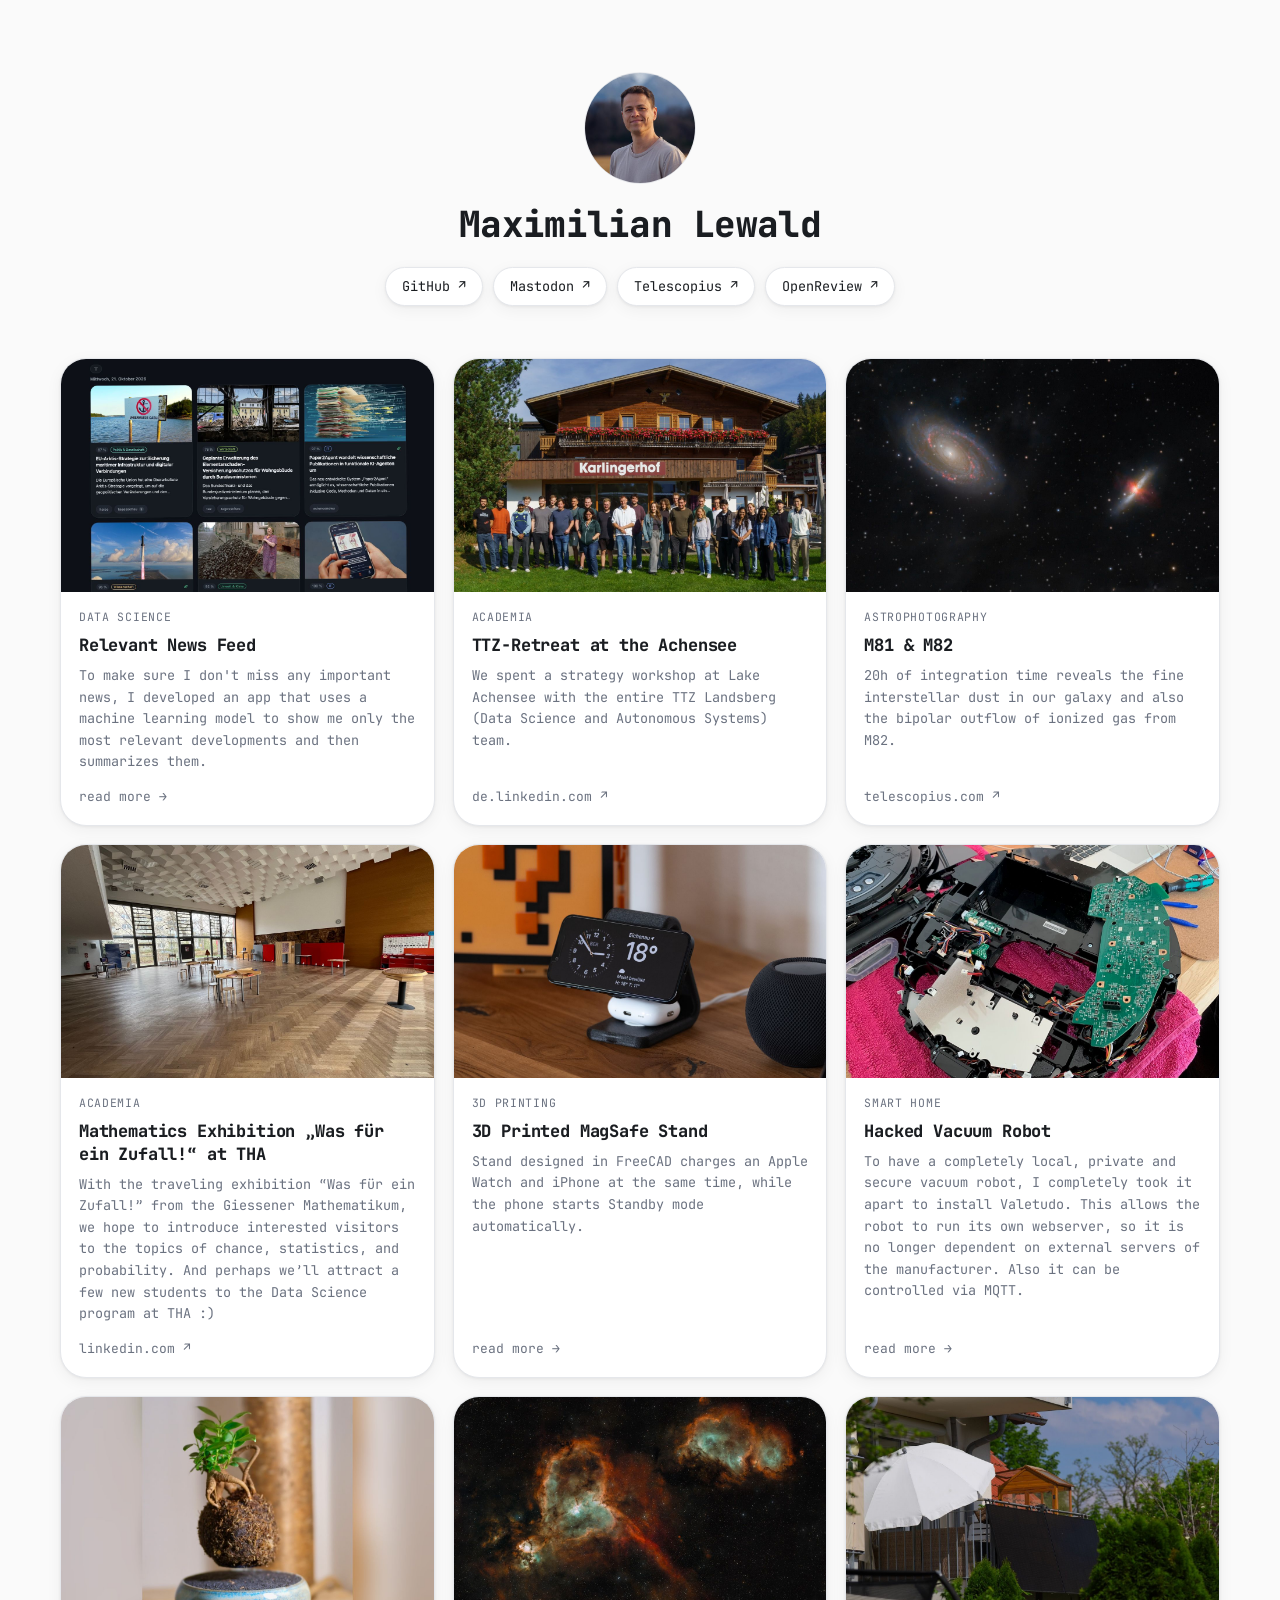
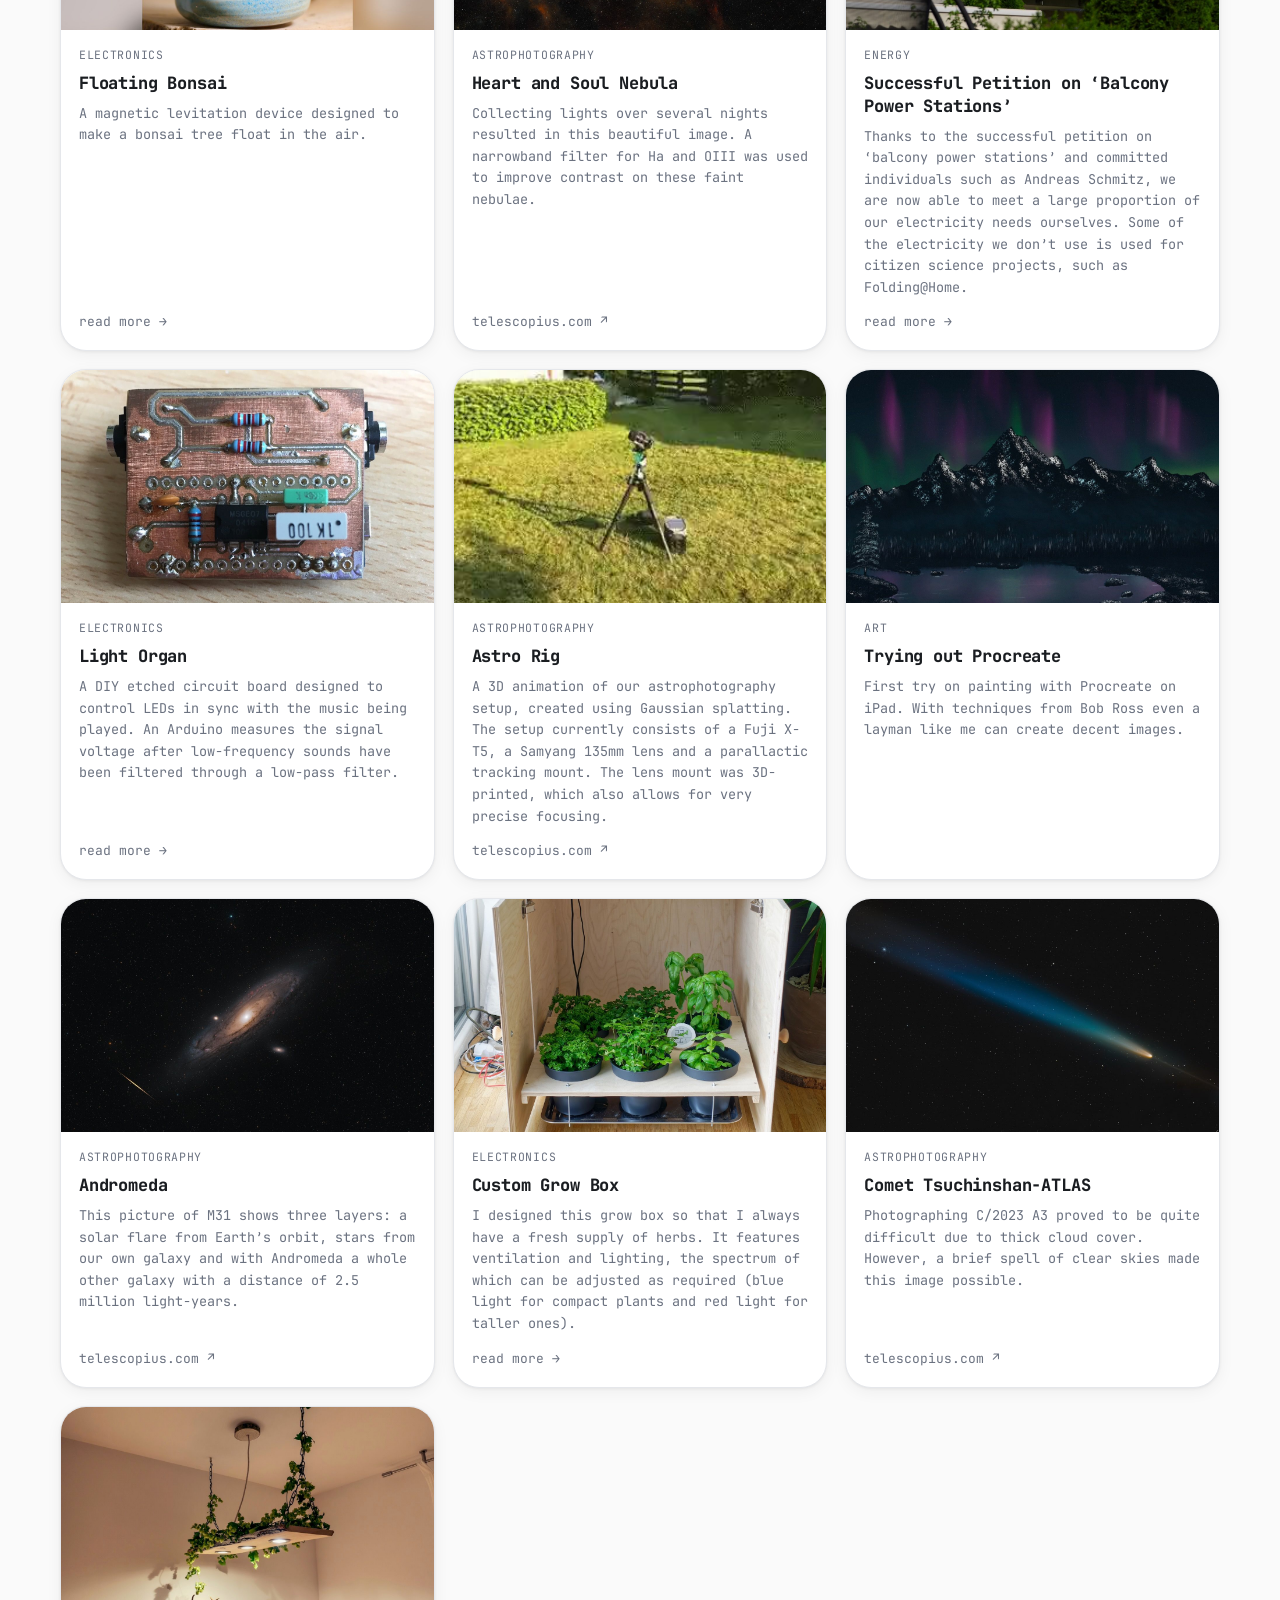
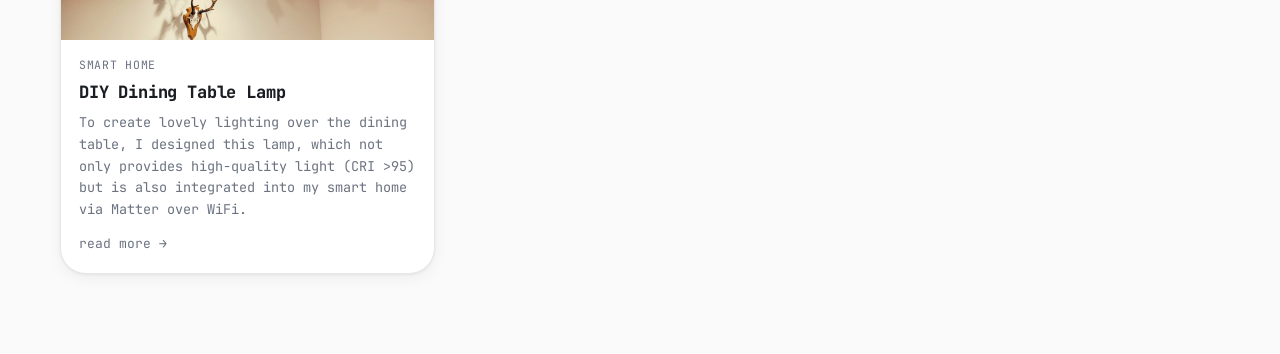
==== commit 8991c37c: "Update site" ====
--- a/index.html
+++ b/index.html
@@ -55,6 +55,17 @@
           <h2 class="card-title">M81 &amp; M82</h2>
           <p class="card-text">20h of integration time reveals the fine interstellar dust in our galaxy and also the bipolar outflow of ionized gas from M82.</p>
           <span class="card-target">telescopius.com ↗</span>
+        </div>
+      </a>
+
+      <a class="card" href="https://www.linkedin.com/posts/activity-7439590225879683072-rPPY" target="_blank" rel="noopener">
+        <img class="card-media" src="assets/media/mathematics-exhibition-at-tha/img-5583.jpg" alt="" loading="lazy">
+        <div class="card-body">
+          <p class="tag">Academia</p>
+          <h2 class="card-title">Mathematics Exhibition „Was für ein Zufall!“ at THA</h2>
+          <p class="card-text">With the traveling exhibition “Was für ein Zufall!” from the Giessener Mathematikum, we hope to introduce interested visitors to the topics of chance, statistics, and probability.
+And perhaps we’ll attract a few new students to the Data Science program at THA :)</p>
+          <span class="card-target">linkedin.com ↗</span>
         </div>
       </a>
 
